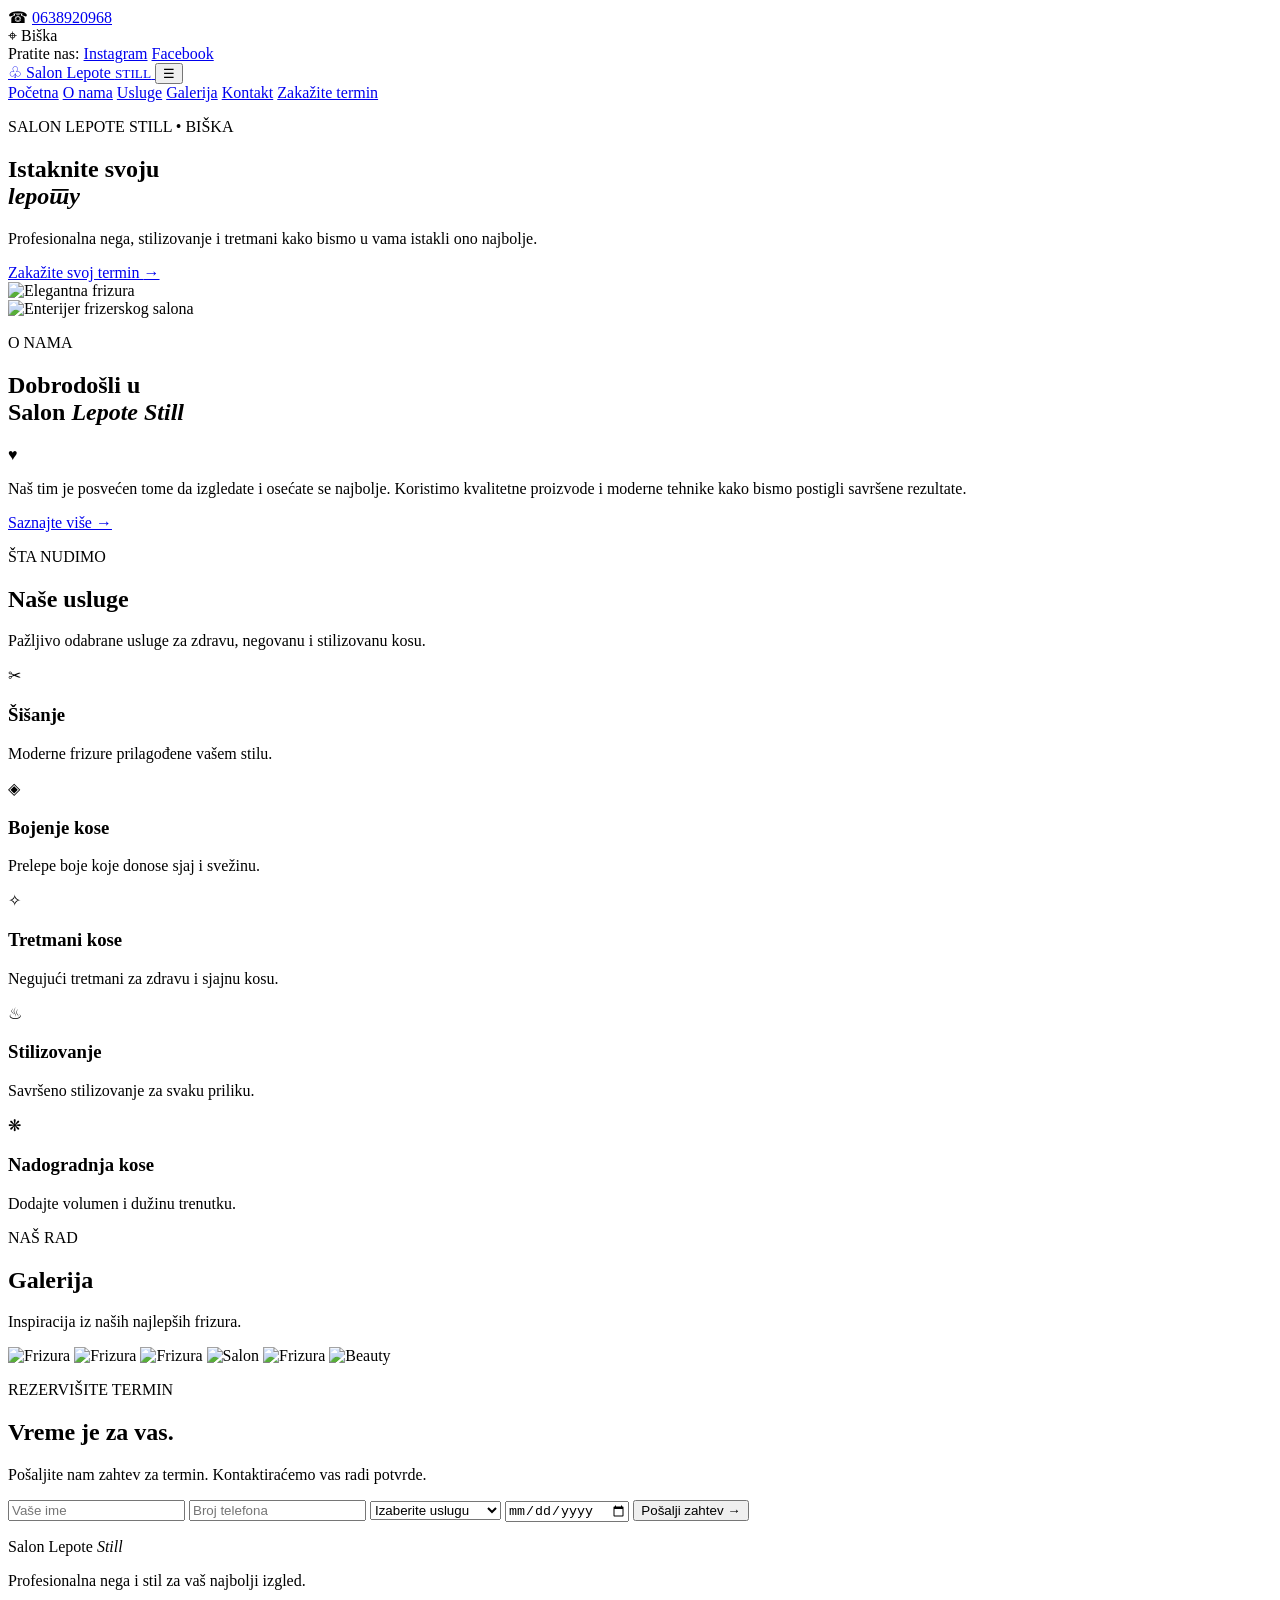
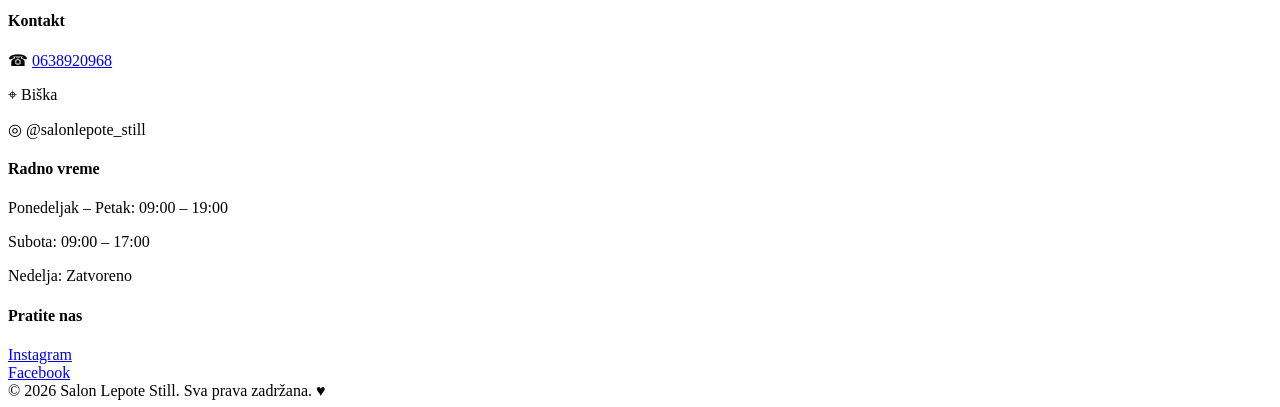
==== index.html @ 25549a83 "Add files via upload" ====
<!DOCTYPE html>
<html lang="sr">

<head>
  <meta charset="UTF-8">
  <meta name="viewport" content="width=device-width, initial-scale=1.0">
  <meta name="description"
    content="Salon Lepote Still – profesionalna nega, stilizovanje i tretmani kose u Bišci. Zakažite svoj termin.">
  <title>Salon Lepote Still | Biška</title>
  <link rel="preconnect" href="https://fonts.googleapis.com">
  <link rel="preconnect" href="https://fonts.gstatic.com" crossorigin>
  <link
    href="https://fonts.googleapis.com/css2?family=Cormorant+Garamond:wght@500;600;700&family=Montserrat:wght@400;500;600;700&display=swap"
    rel="stylesheet">
  <link rel="stylesheet" href="style.css">
</head>

<body>

  <header class="topbar">
    <div>☎ <a href="tel:0638920968">0638920968</a></div>
    <div>⌖ Biška</div>
    <div class="social-top">Pratite nas: <a href="https://instagram.com/salonlepote_still" target="_blank">Instagram</a>
      <a href="https://facebook.com/" target="_blank">Facebook</a></div>
  </header>

  <nav class="navbar">
    <a class="brand" href="#home">
      <span class="brand-mark">♧</span>
      <span>Salon Lepote <small>STILL</small></span>
    </a>
    <button class="menu-toggle" aria-label="Otvori meni">☰</button>
    <div class="nav-links">
      <a class="active" href="#home">Početna</a>
      <a href="#about">O nama</a>
      <a href="#services">Usluge</a>
      <a href="#gallery">Galerija</a>
      <a href="#contact">Kontakt</a>
      <a class="nav-btn" href="#booking">Zakažite termin</a>
    </div>
  </nav>

  <main>
    <section class="hero" id="home">
      <div class="hero-copy">
        <p class="eyebrow">SALON LEPOTE STILL • BIŠKA</p>
        <h1>Istaknite svoju<br><em>lepоту</em></h1>
        <p>Profesionalna nega, stilizovanje i tretmani kako bismo u vama istakli ono najbolje.</p>
        <a class="btn" href="#booking">Zakažite svoj termin <span>→</span></a>
      </div>
      <div class="hero-image">
        <img src="https://images.unsplash.com/photo-1522337360788-8b13dee7a37e?auto=format&fit=crop&w=1200&q=85"
          alt="Elegantna frizura">
      </div>
    </section>

    <section class="about section" id="about">
      <div class="about-image">
        <img src="https://images.unsplash.com/photo-1560066984-138dadb4c035?auto=format&fit=crop&w=1100&q=85"
          alt="Enterijer frizerskog salona">
      </div>
      <div class="about-copy">
        <p class="eyebrow">O NAMA</p>
        <h2>Dobrodošli u<br>Salon <em>Lepote Still</em></h2>
        <div class="line">♥</div>
        <p>Naš tim je posvećen tome da izgledate i osećate se najbolje. Koristimo kvalitetne proizvode i moderne tehnike
          kako bismo postigli savršene rezultate.</p>
        <a class="text-link" href="#services">Saznajte više →</a>
      </div>
    </section>

    <section class="services section" id="services">
      <div class="section-head">
        <p class="eyebrow">ŠTA NUDIMO</p>
        <h2>Naše usluge</h2>
        <p>Pažljivo odabrane usluge za zdravu, negovanu i stilizovanu kosu.</p>
      </div>
      <div class="service-grid">
        <article class="service-card"><span>✂</span>
          <h3>Šišanje</h3>
          <p>Moderne frizure prilagođene vašem stilu.</p>
        </article>
        <article class="service-card"><span>◈</span>
          <h3>Bojenje kose</h3>
          <p>Prelepe boje koje donose sjaj i svežinu.</p>
        </article>
        <article class="service-card"><span>✧</span>
          <h3>Tretmani kose</h3>
          <p>Negujući tretmani za zdravu i sjajnu kosu.</p>
        </article>
        <article class="service-card"><span>♨</span>
          <h3>Stilizovanje</h3>
          <p>Savršeno stilizovanje za svaku priliku.</p>
        </article>
        <article class="service-card"><span>❋</span>
          <h3>Nadogradnja kose</h3>
          <p>Dodajte volumen i dužinu trenutku.</p>
        </article>
      </div>
    </section>

    <section class="gallery section" id="gallery">
      <div class="section-head">
        <p class="eyebrow">NAŠ RAD</p>
        <h2>Galerija</h2>
        <p>Inspiracija iz naših najlepših frizura.</p>
      </div>
      <div class="gallery-grid">
        <img src="https://images.unsplash.com/photo-1519699047748-de8e457a634e?auto=format&fit=crop&w=900&q=85"
          alt="Frizura">
        <img src="https://images.unsplash.com/photo-1595476108010-b4d1f102b1b1?auto=format&fit=crop&w=900&q=85"
          alt="Frizura">
        <img src="https://images.unsplash.com/photo-1523263685509-57c1d050d19b?auto=format&fit=crop&w=900&q=85"
          alt="Frizura">
        <img src="https://images.unsplash.com/photo-1521590832167-7bcbfaa6381f?auto=format&fit=crop&w=900&q=85"
          alt="Salon">
        <img src="https://images.unsplash.com/photo-1534297635766-a262cdcb8ee4?auto=format&fit=crop&w=900&q=85"
          alt="Frizura">
        <img src="https://images.unsplash.com/photo-1487412720507-e7ab37603c6f?auto=format&fit=crop&w=900&q=85"
          alt="Beauty">
      </div>
    </section>

    <section class="booking section" id="booking">
      <div>
        <p class="eyebrow">REZERVIŠITE TERMIN</p>
        <h2>Vreme je za vas.</h2>
        <p>Pošaljite nam zahtev za termin. Kontaktiraćemo vas radi potvrde.</p>
      </div>
      <form id="bookingForm">
        <input type="text" id="name" placeholder="Vaše ime" required>
        <input type="tel" id="phone" placeholder="Broj telefona" required>
        <select id="service" required>
          <option value="">Izaberite uslugu</option>
          <option>Šišanje</option>
          <option>Bojenje kose</option>
          <option>Tretman kose</option>
          <option>Stilizovanje</option>
          <option>Nadogradnja kose</option>
        </select>
        <input type="date" id="date" required>
        <button class="btn" type="submit">Pošalji zahtev <span>→</span></button>
        <p id="formMessage" class="form-message"></p>
      </form>
    </section>
  </main>

  <footer id="contact">
    <div class="footer-grid">
      <div>
        <div class="footer-brand">Salon Lepote <em>Still</em></div>
        <p>Profesionalna nega i stil za vaš najbolji izgled.</p>
      </div>
      <div>
        <h4>Kontakt</h4>
        <p>☎ <a href="tel:0638920968">0638920968</a></p>
        <p>⌖ Biška</p>
        <p>◎ @salonlepote_still</p>
      </div>
      <div>
        <h4>Radno vreme</h4>
        <p>Ponedeljak – Petak: 09:00 – 19:00</p>
        <p>Subota: 09:00 – 17:00</p>
        <p>Nedelja: Zatvoreno</p>
      </div>
      <div>
        <h4>Pratite nas</h4><a href="https://instagram.com/salonlepote_still" target="_blank">Instagram</a><br><a
          href="https://facebook.com/" target="_blank">Facebook</a>
      </div>
    </div>
    <div class="copyright">© 2026 Salon Lepote Still. Sva prava zadržana. ♥</div>
  </footer>

  <script src="script.js"></script>
</body>

</html>
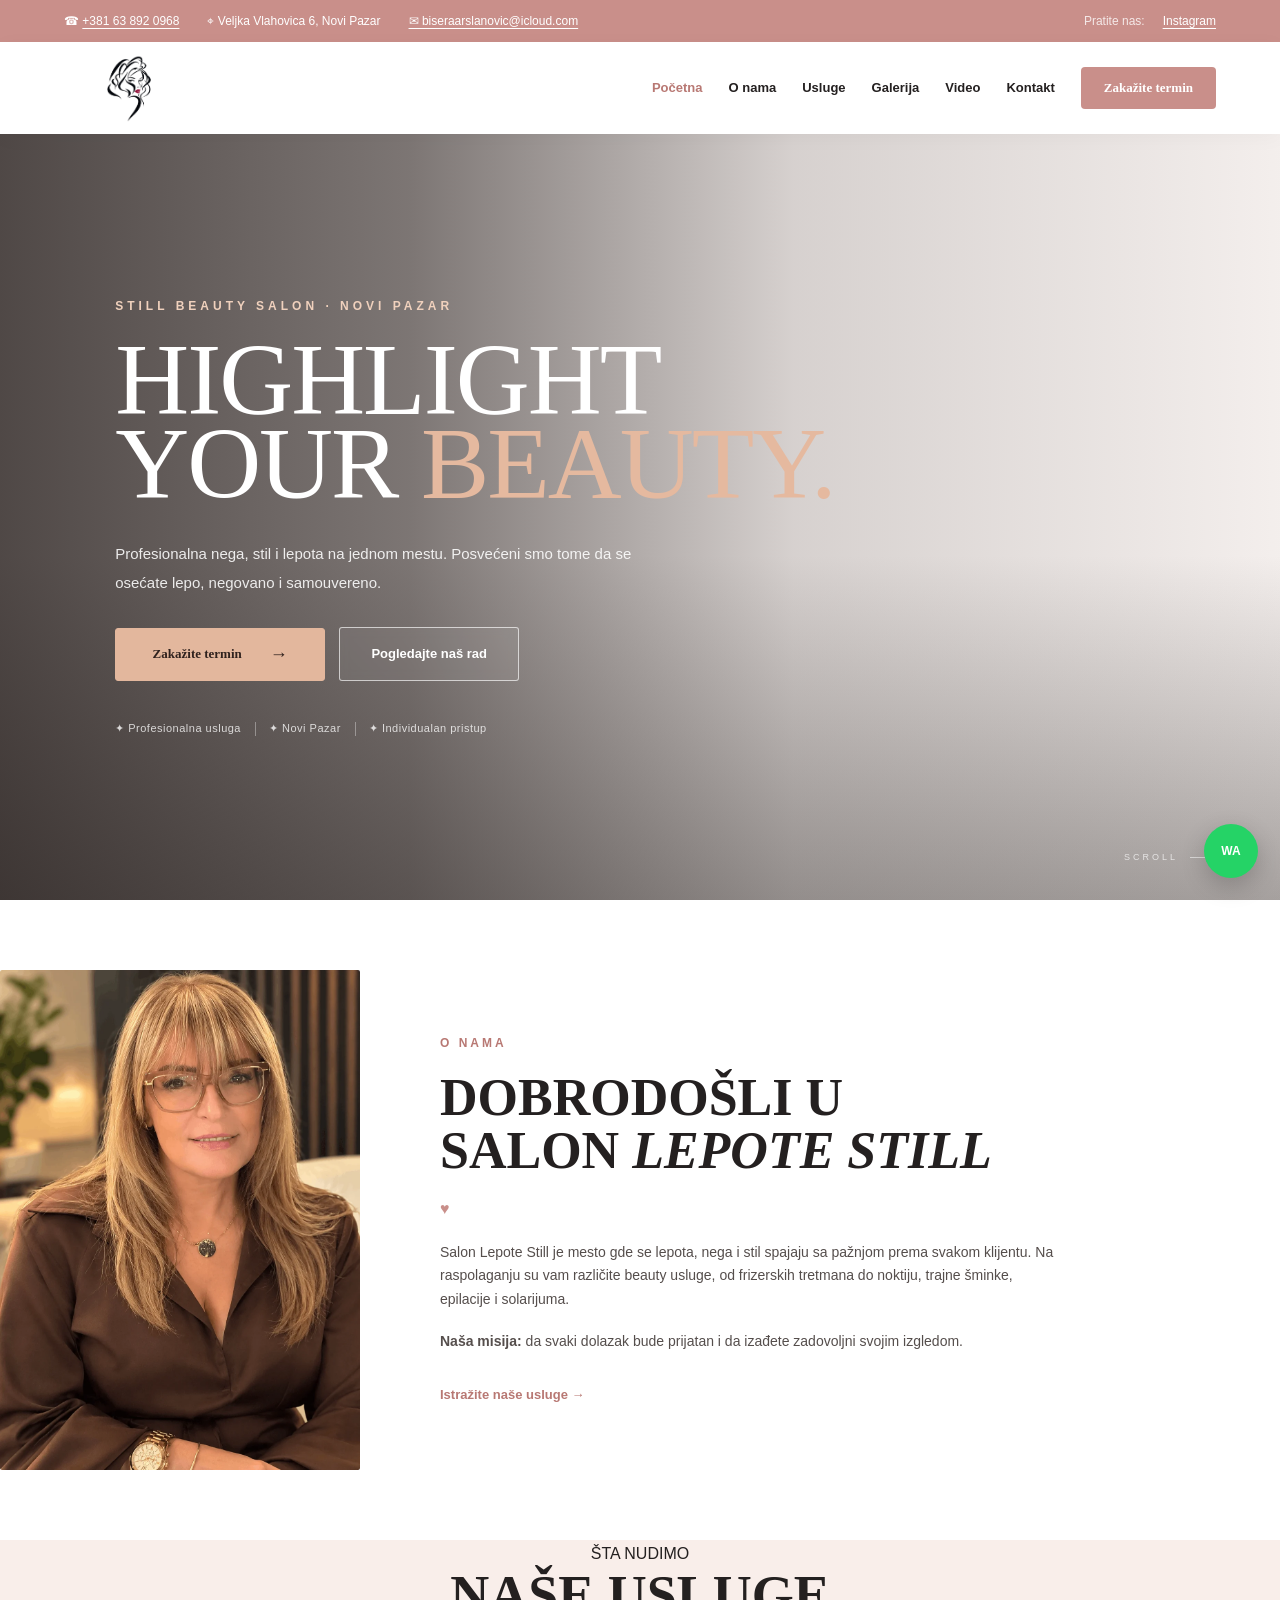
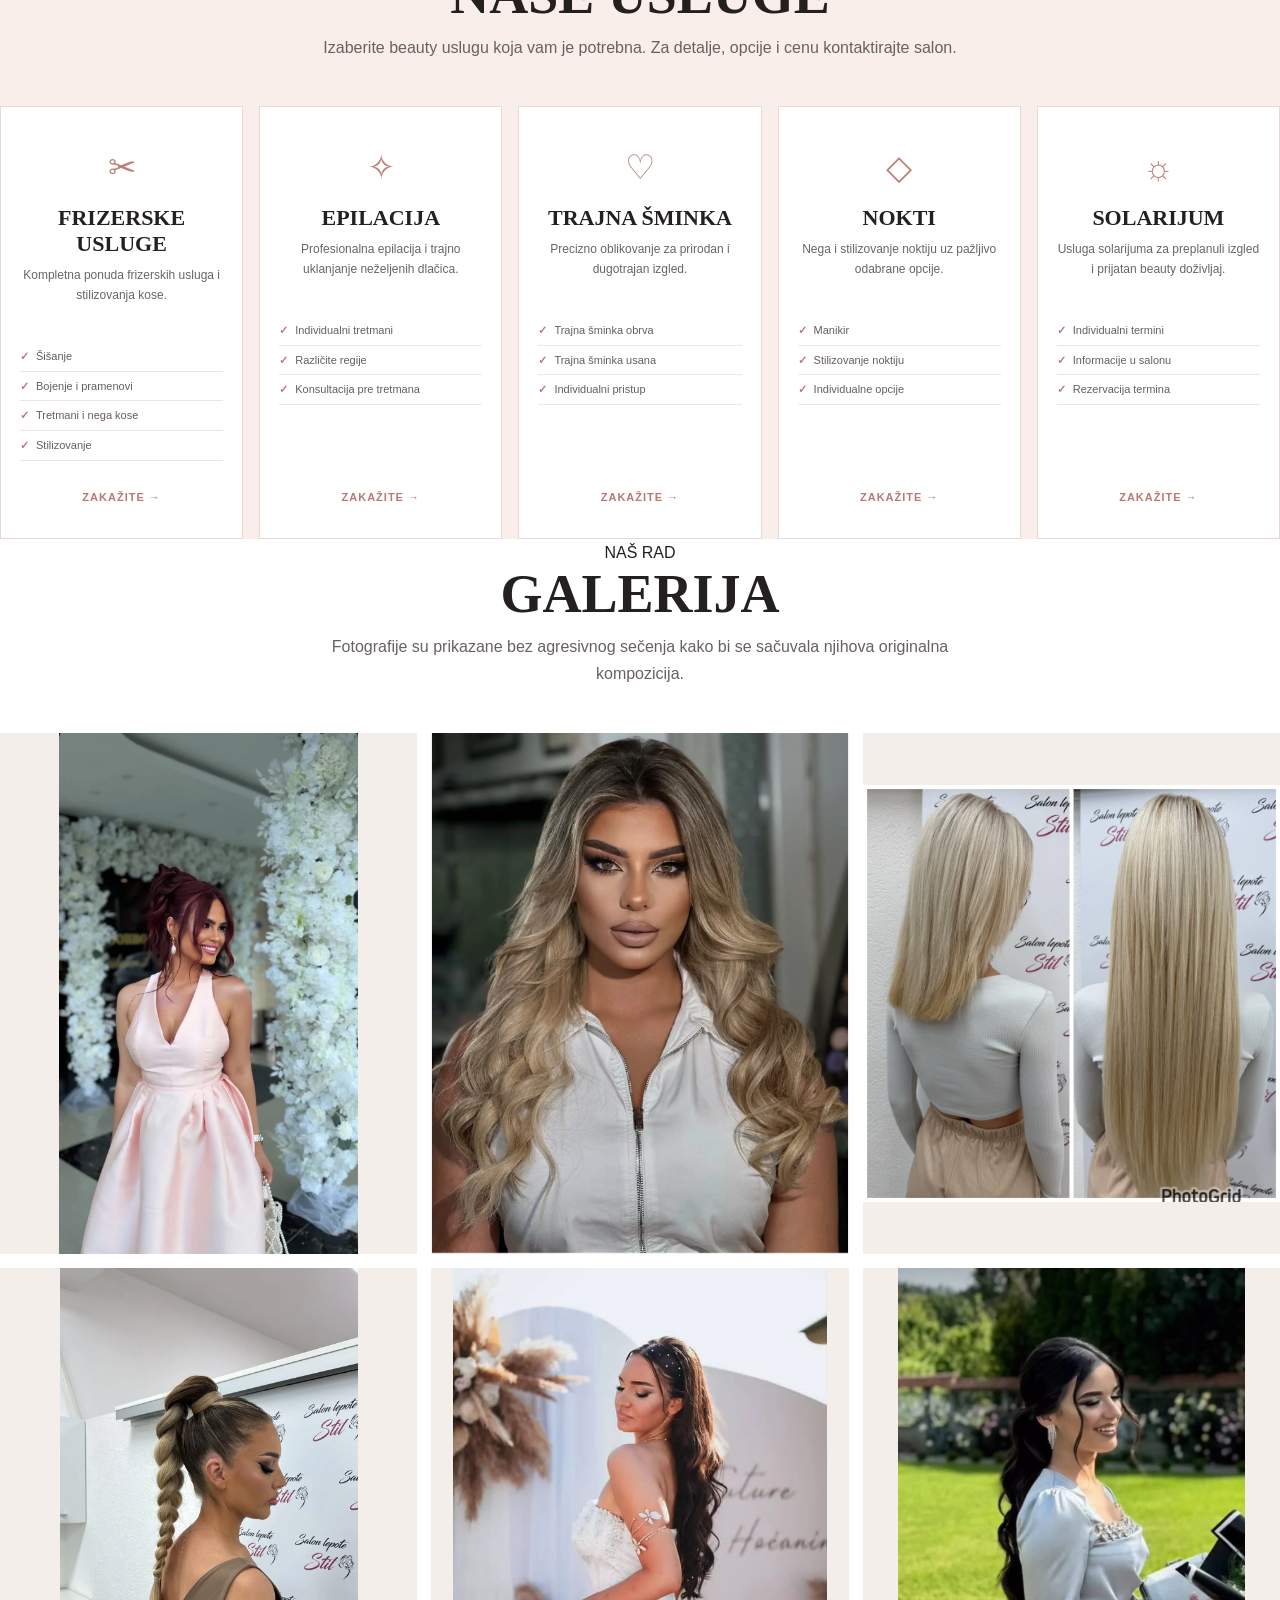
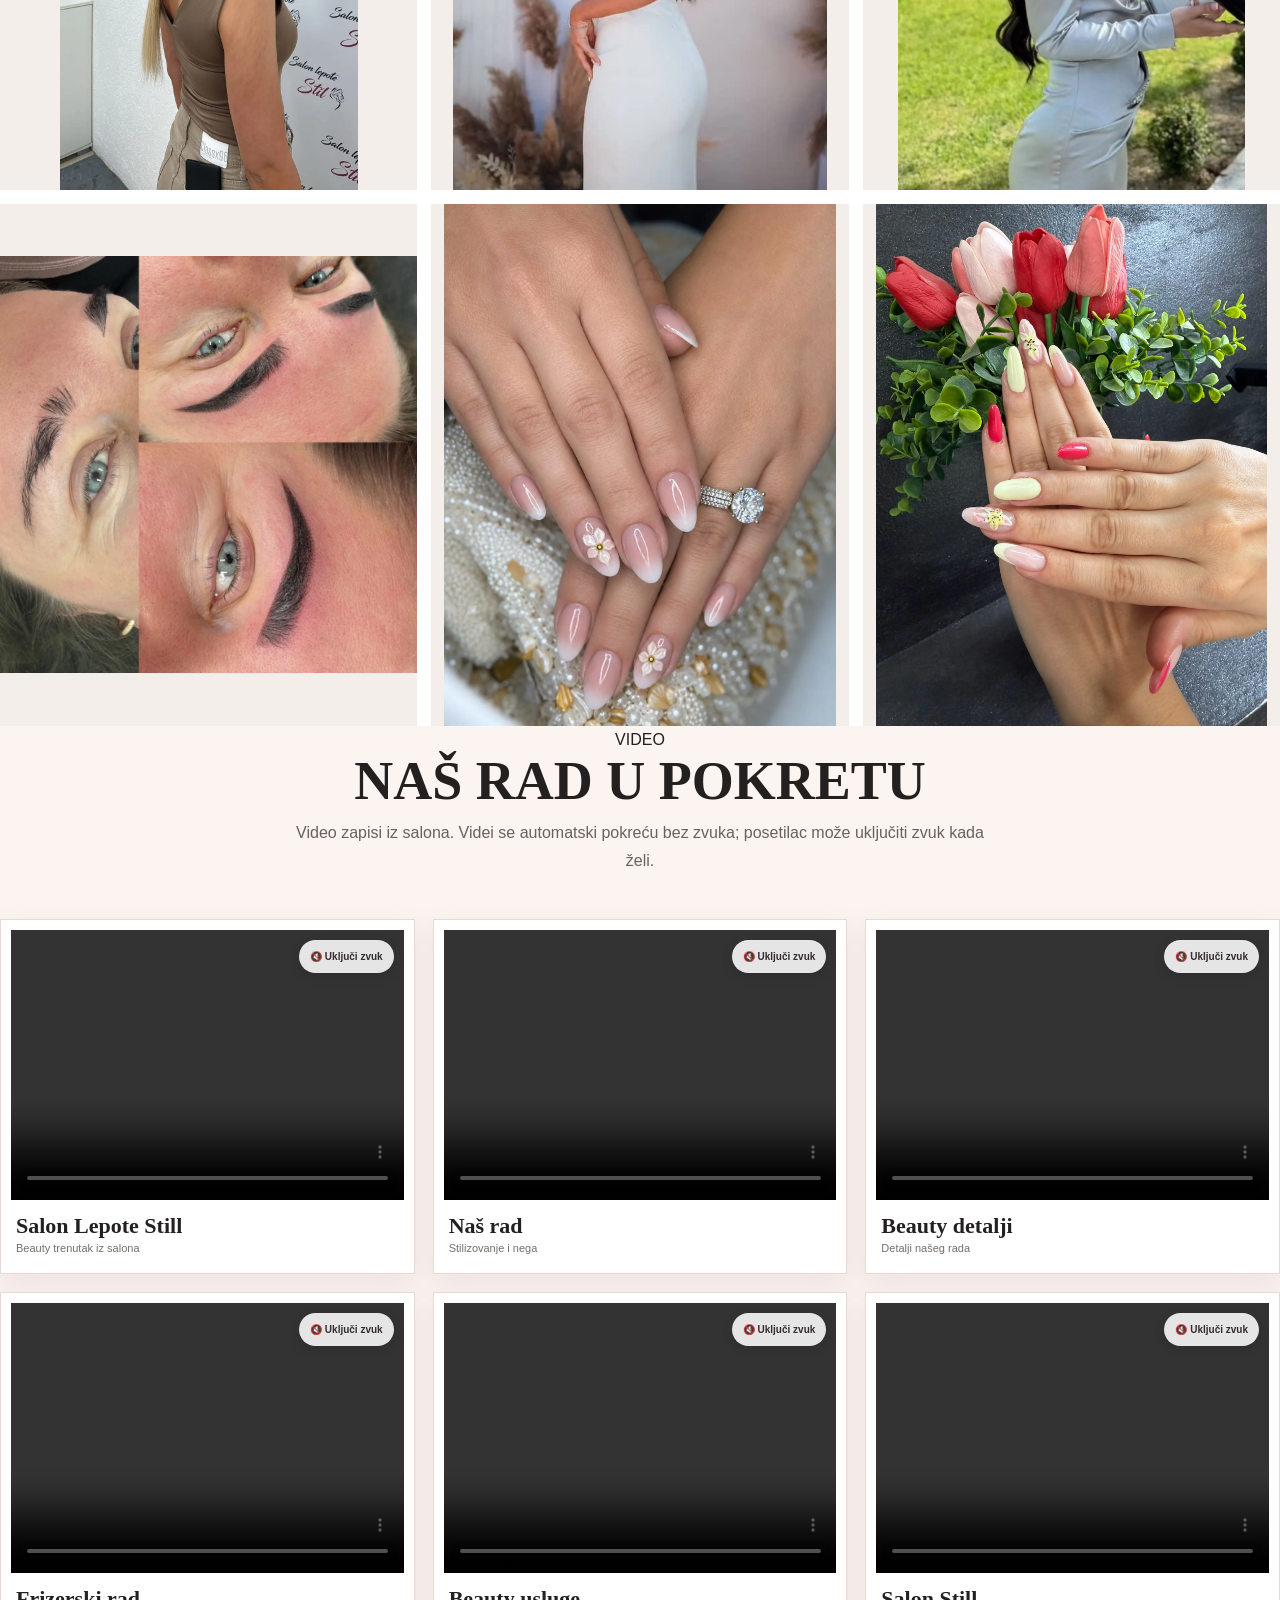
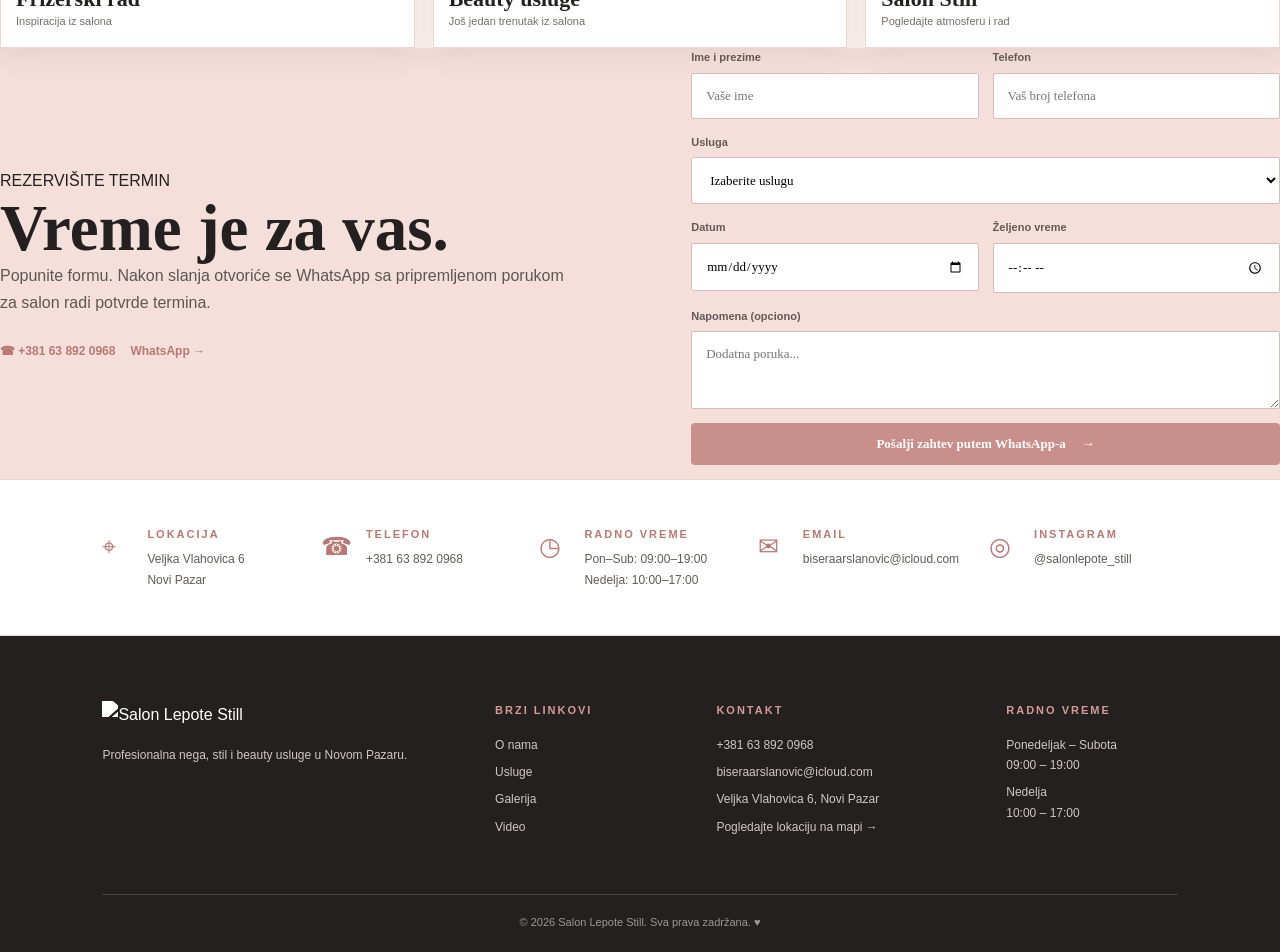
==== commit 00ce204d: "Add files via upload" ====
--- a/index.html
+++ b/index.html
@@ -5,36 +5,77 @@
   <meta charset="UTF-8">
   <meta name="viewport" content="width=device-width, initial-scale=1.0">
   <meta name="description"
-    content="Salon Lepote Still – profesionalna nega, stilizovanje i tretmani kose u Bišci. Zakažite svoj termin.">
-  <title>Salon Lepote Still | Biška</title>
+    content="Salon Lepote Still u Novom Pazaru – frizerske usluge, epilacija, trajna šminka, nokti i solarijum. Zakažite termin.">
+  <meta name="theme-color" content="#c98f8a">
+  <meta property="og:title" content="Salon Lepote Still | Novi Pazar">
+  <meta property="og:description" content="Lepota, nega i stil na jednom mestu. Novi Pazar.">
+  <meta property="og:type" content="website">
+  <title>Salon Lepote Still | Novi Pazar</title>
   <link rel="preconnect" href="https://fonts.googleapis.com">
   <link rel="preconnect" href="https://fonts.gstatic.com" crossorigin>
   <link
     href="https://fonts.googleapis.com/css2?family=Cormorant+Garamond:wght@500;600;700&family=Montserrat:wght@400;500;600;700&display=swap"
     rel="stylesheet">
   <link rel="stylesheet" href="style.css">
+  <link rel="icon" type="image/favicon.webp" href="images/favicon.webp">
+
+  <script type="application/ld+json">
+  {
+    "@context": "https://schema.org",
+    "@type": "BeautySalon",
+    "name": "Salon Lepote Still",
+    "email": "biseraarslanovic@icloud.com",
+    "telephone": "+381638920968",
+    "address": {
+      "@type": "PostalAddress",
+      "streetAddress": "Veljka Vlahovica 6",
+      "addressLocality": "Novi Pazar",
+      "addressCountry": "RS"
+    },
+    "openingHoursSpecification": [
+      {
+        "@type": "OpeningHoursSpecification",
+        "dayOfWeek": ["Monday","Tuesday","Wednesday","Thursday","Friday","Saturday"],
+        "opens": "09:00",
+        "closes": "19:00"
+      },
+      {
+        "@type": "OpeningHoursSpecification",
+        "dayOfWeek": "Sunday",
+        "opens": "10:00",
+        "closes": "17:00"
+      }
+    ],
+    "sameAs": ["https://instagram.com/salonlepote_still"],
+    "areaServed": "Novi Pazar"
+  }
+  </script>
 </head>
 
 <body>
 
   <header class="topbar">
-    <div>☎ <a href="tel:0638920968">0638920968</a></div>
-    <div>⌖ Biška</div>
-    <div class="social-top">Pratite nas: <a href="https://instagram.com/salonlepote_still" target="_blank">Instagram</a>
-      <a href="https://facebook.com/" target="_blank">Facebook</a></div>
+    <div>☎ <a href="tel:+381638920968">+381 63 892 0968</a></div>
+    <div>⌖ Veljka Vlahovica 6, Novi Pazar</div>
+    <div><a href="mailto:biseraarslanovic@icloud.com">✉ biseraarslanovic@icloud.com</a></div>
+    <div class="social-top">
+      <span>Pratite nas:</span>
+      <a href="https://instagram.com/salonlepote_still" target="_blank" rel="noopener noreferrer">Instagram</a>
+    </div>
   </header>
 
-  <nav class="navbar">
-    <a class="brand" href="#home">
-      <span class="brand-mark">♧</span>
-      <span>Salon Lepote <small>STILL</small></span>
+  <nav class="navbar" aria-label="Glavna navigacija">
+    <a class="brand" href="#home" aria-label="Salon Lepote Still – Početna">
+      <img src="images/logo.webp" alt="Salon Lepote Still">
     </a>
-    <button class="menu-toggle" aria-label="Otvori meni">☰</button>
-    <div class="nav-links">
+    <button class="menu-toggle" type="button" aria-label="Otvori meni" aria-expanded="false"
+      aria-controls="navLinks">☰</button>
+    <div class="nav-links" id="navLinks">
       <a class="active" href="#home">Početna</a>
       <a href="#about">O nama</a>
       <a href="#services">Usluge</a>
       <a href="#gallery">Galerija</a>
+      <a href="#videos">Video</a>
       <a href="#contact">Kontakt</a>
       <a class="nav-btn" href="#booking">Zakažite termin</a>
     </div>
@@ -42,59 +83,151 @@
 
   <main>
     <section class="hero" id="home">
-      <div class="hero-copy">
-        <p class="eyebrow">SALON LEPOTE STILL • BIŠKA</p>
-        <h1>Istaknite svoju<br><em>lepоту</em></h1>
-        <p>Profesionalna nega, stilizovanje i tretmani kako bismo u vama istakli ono najbolje.</p>
-        <a class="btn" href="#booking">Zakažite svoj termin <span>→</span></a>
-      </div>
-      <div class="hero-image">
-        <img src="https://images.unsplash.com/photo-1522337360788-8b13dee7a37e?auto=format&fit=crop&w=1200&q=85"
-          alt="Elegantna frizura">
-      </div>
+
+      <div class="hero-overlay"></div>
+
+      <div class="hero-content">
+
+        <p class="hero-eyebrow">
+          STILL BEAUTY SALON · NOVI PAZAR
+        </p>
+
+        <h1>
+          HIGHLIGHT<br>
+          YOUR <em>BEAUTY.</em>
+        </h1>
+
+        <p class="hero-description">
+          Profesionalna nega, stil i lepota na jednom mestu.
+          Posvećeni smo tome da se osećate lepo,
+          negovano i samouvereno.
+        </p>
+
+        <div class="hero-actions">
+          <a href="#booking" class="btn">
+            Zakažite termin <span>→</span>
+          </a>
+
+          <a href="#gallery" class="outline-btn">
+            Pogledajte naš rad
+          </a>
+        </div>
+
+        <div class="hero-info">
+          <span>✦ Profesionalna usluga</span>
+          <span>✦ Novi Pazar</span>
+          <span>✦ Individualan pristup</span>
+        </div>
+
+      </div>
+
+      <div class="hero-scroll">
+        <span>SCROLL</span>
+        <i></i>
+      </div>
+
     </section>
 
     <section class="about section" id="about">
+
       <div class="about-image">
-        <img src="https://images.unsplash.com/photo-1560066984-138dadb4c035?auto=format&fit=crop&w=1100&q=85"
-          alt="Enterijer frizerskog salona">
-      </div>
+        <img src="images/about.webp" alt="Salon Lepote Still Novi Pazar">
+      </div>
+
       <div class="about-copy">
+
         <p class="eyebrow">O NAMA</p>
-        <h2>Dobrodošli u<br>Salon <em>Lepote Still</em></h2>
+
+        <h2>
+          Dobrodošli u<br>
+          Salon <em>Lepote Still</em>
+        </h2>
+
         <div class="line">♥</div>
-        <p>Naš tim je posvećen tome da izgledate i osećate se najbolje. Koristimo kvalitetne proizvode i moderne tehnike
-          kako bismo postigli savršene rezultate.</p>
-        <a class="text-link" href="#services">Saznajte više →</a>
-      </div>
+
+        <p>
+          Salon Lepote Still je mesto gde se lepota, nega i stil
+          spajaju sa pažnjom prema svakom klijentu. Na raspolaganju
+          su vam različite beauty usluge, od frizerskih tretmana
+          do noktiju, trajne šminke, epilacije i solarijuma.
+        </p>
+
+        <p class="owner-note">
+          <strong>Naša misija:</strong>
+          da svaki dolazak bude prijatan i da izađete zadovoljni
+          svojim izgledom.
+        </p>
+
+        <a class="text-link" href="#services">
+          Istražite naše usluge →
+        </a>
+
+      </div>
+
     </section>
 
     <section class="services section" id="services">
       <div class="section-head">
         <p class="eyebrow">ŠTA NUDIMO</p>
         <h2>Naše usluge</h2>
-        <p>Pažljivo odabrane usluge za zdravu, negovanu i stilizovanu kosu.</p>
+        <p>Izaberite beauty uslugu koja vam je potrebna. Za detalje, opcije i cenu kontaktirajte salon.</p>
       </div>
       <div class="service-grid">
-        <article class="service-card"><span>✂</span>
-          <h3>Šišanje</h3>
-          <p>Moderne frizure prilagođene vašem stilu.</p>
-        </article>
-        <article class="service-card"><span>◈</span>
-          <h3>Bojenje kose</h3>
-          <p>Prelepe boje koje donose sjaj i svežinu.</p>
-        </article>
-        <article class="service-card"><span>✧</span>
-          <h3>Tretmani kose</h3>
-          <p>Negujući tretmani za zdravu i sjajnu kosu.</p>
-        </article>
-        <article class="service-card"><span>♨</span>
-          <h3>Stilizovanje</h3>
-          <p>Savršeno stilizovanje za svaku priliku.</p>
-        </article>
-        <article class="service-card"><span>❋</span>
-          <h3>Nadogradnja kose</h3>
-          <p>Dodajte volumen i dužinu trenutku.</p>
+        <article class="service-card">
+          <span>✂</span>
+          <h3>Frizerske usluge</h3>
+          <p>Kompletna ponuda frizerskih usluga i stilizovanja kose.</p>
+          <ul>
+            <li>Šišanje</li>
+            <li>Bojenje i pramenovi</li>
+            <li>Tretmani i nega kose</li>
+            <li>Stilizovanje</li>
+          </ul>
+          <a href="#booking">Zakažite →</a>
+        </article>
+        <article class="service-card">
+          <span>✧</span>
+          <h3>Epilacija</h3>
+          <p>Profesionalna epilacija i trajno uklanjanje neželjenih dlačica.</p>
+          <ul>
+            <li>Individualni tretmani</li>
+            <li>Različite regije</li>
+            <li>Konsultacija pre tretmana</li>
+          </ul>
+          <a href="#booking">Zakažite →</a>
+        </article>
+        <article class="service-card">
+          <span>♡</span>
+          <h3>Trajna šminka</h3>
+          <p>Precizno oblikovanje za prirodan i dugotrajan izgled.</p>
+          <ul>
+            <li>Trajna šminka obrva</li>
+            <li>Trajna šminka usana</li>
+            <li>Individualni pristup</li>
+          </ul>
+          <a href="#booking">Zakažite →</a>
+        </article>
+        <article class="service-card">
+          <span>◇</span>
+          <h3>Nokti</h3>
+          <p>Nega i stilizovanje noktiju uz pažljivo odabrane opcije.</p>
+          <ul>
+            <li>Manikir</li>
+            <li>Stilizovanje noktiju</li>
+            <li>Individualne opcije</li>
+          </ul>
+          <a href="#booking">Zakažite →</a>
+        </article>
+        <article class="service-card">
+          <span>☼</span>
+          <h3>Solarijum</h3>
+          <p>Usluga solarijuma za preplanuli izgled i prijatan beauty doživljaj.</p>
+          <ul>
+            <li>Individualni termini</li>
+            <li>Informacije u salonu</li>
+            <li>Rezervacija termina</li>
+          </ul>
+          <a href="#booking">Zakažite →</a>
         </article>
       </div>
     </section>
@@ -103,74 +236,165 @@
       <div class="section-head">
         <p class="eyebrow">NAŠ RAD</p>
         <h2>Galerija</h2>
-        <p>Inspiracija iz naših najlepših frizura.</p>
+        <p>Fotografije su prikazane bez agresivnog sečenja kako bi se sačuvala njihova originalna kompozicija.</p>
       </div>
       <div class="gallery-grid">
-        <img src="https://images.unsplash.com/photo-1519699047748-de8e457a634e?auto=format&fit=crop&w=900&q=85"
-          alt="Frizura">
-        <img src="https://images.unsplash.com/photo-1595476108010-b4d1f102b1b1?auto=format&fit=crop&w=900&q=85"
-          alt="Frizura">
-        <img src="https://images.unsplash.com/photo-1523263685509-57c1d050d19b?auto=format&fit=crop&w=900&q=85"
-          alt="Frizura">
-        <img src="https://images.unsplash.com/photo-1521590832167-7bcbfaa6381f?auto=format&fit=crop&w=900&q=85"
-          alt="Salon">
-        <img src="https://images.unsplash.com/photo-1534297635766-a262cdcb8ee4?auto=format&fit=crop&w=900&q=85"
-          alt="Frizura">
-        <img src="https://images.unsplash.com/photo-1487412720507-e7ab37603c6f?auto=format&fit=crop&w=900&q=85"
-          alt="Beauty">
+        <button class="gallery-item" type="button" data-full="images/gallery-1.webp"><img src="images/gallery-1.webp"
+            alt="Rad salona – frizura" loading="lazy"></button>
+        <button class="gallery-item" type="button" data-full="images/gallery-2.webp"><img src="images/gallery-2.webp"
+            alt="Rad salona – stilizovanje" loading="lazy"></button>
+        <button class="gallery-item" type="button" data-full="images/gallery-3.webp"><img src="images/gallery-3.webp"
+            alt="Rad salona – kosa" loading="lazy"></button>
+        <button class="gallery-item" type="button" data-full="images/gallery-4.webp"><img src="images/gallery-4.webp"
+            alt="Rad salona – frizura" loading="lazy"></button>
+        <button class="gallery-item" type="button" data-full="images/gallery-5.webp"><img src="images/gallery-5.webp"
+            alt="Rad salona – stilizovanje" loading="lazy"></button>
+        <button class="gallery-item" type="button" data-full="images/gallery-6.webp"><img src="images/gallery-6.webp"
+            alt="Beauty rad" loading="lazy"></button>
+        <button class="gallery-item" type="button" data-full="images/gallery-7.webp"><img src="images/gallery-7.webp"
+            alt="Trajna šminka" loading="lazy"></button>
+        <button class="gallery-item" type="button" data-full="images/gallery-8.webp"><img src="images/gallery-8.webp"
+            alt="Nokti" loading="lazy"></button>
+        <button class="gallery-item" type="button" data-full="images/gallery-9.webp"><img src="images/gallery-9.webp"
+            alt="Nokti i beauty rad" loading="lazy"></button>
+      </div>
+    </section>
+
+    <section class="videos section" id="videos">
+      <div class="section-head">
+        <p class="eyebrow">VIDEO</p>
+        <h2>Naš rad u pokretu</h2>
+        <p>Video zapisi iz salona. Videi se automatski pokreću bez zvuka; posetilac može uključiti zvuk kada želi.</p>
+      </div>
+      <div class="video-grid">
+        <article class="video-card">
+          <div class="video-wrap"><video src="videos/1.mp4" muted autoplay loop playsinline preload="metadata"
+              controls></video><button class="sound-toggle" type="button">🔇 Uključi zvuk</button></div>
+          <h3>Salon Lepote Still</h3>
+          <p>Beauty trenutak iz salona</p>
+        </article>
+        <article class="video-card">
+          <div class="video-wrap"><video src="videos/2.mp4" muted autoplay loop playsinline preload="metadata"
+              controls></video><button class="sound-toggle" type="button">🔇 Uključi zvuk</button></div>
+          <h3>Naš rad</h3>
+          <p>Stilizovanje i nega</p>
+        </article>
+        <article class="video-card">
+          <div class="video-wrap"><video src="videos/3.mp4" muted autoplay loop playsinline preload="metadata"
+              controls></video><button class="sound-toggle" type="button">🔇 Uključi zvuk</button></div>
+          <h3>Beauty detalji</h3>
+          <p>Detalji našeg rada</p>
+        </article>
+        <article class="video-card">
+          <div class="video-wrap"><video src="videos/4.mp4" muted autoplay loop playsinline preload="metadata"
+              controls></video><button class="sound-toggle" type="button">🔇 Uključi zvuk</button></div>
+          <h3>Frizerski rad</h3>
+          <p>Inspiracija iz salona</p>
+        </article>
+        <article class="video-card">
+          <div class="video-wrap"><video src="videos/5.mp4" muted autoplay loop playsinline preload="metadata"
+              controls></video><button class="sound-toggle" type="button">🔇 Uključi zvuk</button></div>
+          <h3>Beauty usluge</h3>
+          <p>Još jedan trenutak iz salona</p>
+        </article>
+        <article class="video-card">
+          <div class="video-wrap"><video src="videos/6.mp4" muted autoplay loop playsinline preload="metadata"
+              controls></video><button class="sound-toggle" type="button">🔇 Uključi zvuk</button></div>
+          <h3>Salon Still</h3>
+          <p>Pogledajte atmosferu i rad</p>
+        </article>
       </div>
     </section>
 
     <section class="booking section" id="booking">
-      <div>
+      <div class="booking-copy">
         <p class="eyebrow">REZERVIŠITE TERMIN</p>
         <h2>Vreme je za vas.</h2>
-        <p>Pošaljite nam zahtev za termin. Kontaktiraćemo vas radi potvrde.</p>
+        <p>Popunite formu. Nakon slanja otvoriće se WhatsApp sa pripremljenom porukom za salon radi potvrde termina.</p>
+        <div class="contact-mini">
+          <a href="tel:+381638920968">☎ +381 63 892 0968</a>
+          <a href="https://wa.me/381638920968" target="_blank" rel="noopener noreferrer">WhatsApp →</a>
+        </div>
       </div>
       <form id="bookingForm">
-        <input type="text" id="name" placeholder="Vaše ime" required>
-        <input type="tel" id="phone" placeholder="Broj telefona" required>
-        <select id="service" required>
-          <option value="">Izaberite uslugu</option>
-          <option>Šišanje</option>
-          <option>Bojenje kose</option>
-          <option>Tretman kose</option>
-          <option>Stilizovanje</option>
-          <option>Nadogradnja kose</option>
-        </select>
-        <input type="date" id="date" required>
-        <button class="btn" type="submit">Pošalji zahtev <span>→</span></button>
-        <p id="formMessage" class="form-message"></p>
+        <label>Ime i prezime<input type="text" id="name" placeholder="Vaše ime" autocomplete="name" required></label>
+        <label>Telefon<input type="tel" id="phone" placeholder="Vaš broj telefona" autocomplete="tel" required></label>
+        <label class="full">Usluga
+          <select id="service" required>
+            <option value="">Izaberite uslugu</option>
+            <option>Frizerske usluge</option>
+            <option>Epilacija</option>
+            <option>Trajna šminka – obrve</option>
+            <option>Trajna šminka – usne</option>
+            <option>Nokti</option>
+            <option>Solarijum</option>
+          </select>
+        </label>
+        <label>Datum<input type="date" id="date" required></label>
+        <label>Željeno vreme<input type="time" id="time" required></label>
+        <label class="full">Napomena (opciono)<textarea id="note" rows="3"
+            placeholder="Dodatna poruka..."></textarea></label>
+        <button class="btn full" type="submit">Pošalji zahtev putem WhatsApp-a <span>→</span></button>
+        <p id="formMessage" class="form-message full" role="status"></p>
       </form>
     </section>
+
+    <section class="contact-strip" id="contact">
+      <div><span>⌖</span><strong>Lokacija</strong>
+        <p>Veljka Vlahovica 6<br>Novi Pazar</p>
+      </div>
+      <div><span>☎</span><strong>Telefon</strong>
+        <p><a href="tel:+381638920968">+381 63 892 0968</a></p>
+      </div>
+      <div><span>◷</span><strong>Radno vreme</strong>
+        <p>Pon–Sub: 09:00–19:00<br>Nedelja: 10:00–17:00</p>
+      </div>
+      <div><span>✉</span><strong>Email</strong>
+        <p><a href="mailto:biseraarslanovic@icloud.com">biseraarslanovic@icloud.com</a></p>
+      </div>
+      <div><span>◎</span><strong>Instagram</strong>
+        <p><a href="https://instagram.com/salonlepote_still" target="_blank"
+            rel="noopener noreferrer">@salonlepote_still</a></p>
+      </div>
+    </section>
   </main>
 
-  <footer id="contact">
+  <footer>
     <div class="footer-grid">
       <div>
-        <div class="footer-brand">Salon Lepote <em>Still</em></div>
-        <p>Profesionalna nega i stil za vaš najbolji izgled.</p>
+        <img class="footer-logo" src="images/logo.png" alt="Salon Lepote Still">
+        <p>Profesionalna nega, stil i beauty usluge u Novom Pazaru.</p>
+      </div>
+      <div>
+        <h4>Brzi linkovi</h4>
+        <a href="#about">O nama</a><a href="#services">Usluge</a><a href="#gallery">Galerija</a><a
+          href="#videos">Video</a>
       </div>
       <div>
         <h4>Kontakt</h4>
-        <p>☎ <a href="tel:0638920968">0638920968</a></p>
-        <p>⌖ Biška</p>
-        <p>◎ @salonlepote_still</p>
+        <p><a href="tel:+381638920968">+381 63 892 0968</a></p>
+        <p><a href="mailto:biseraarslanovic@icloud.com">biseraarslanovic@icloud.com</a></p>
+        <p>Veljka Vlahovica 6, Novi Pazar</p>
+        <a class="map-link" href="https://www.google.com/maps/search/?api=1&query=Veljka+Vlahovica+6+Novi+Pazar"
+          target="_blank" rel="noopener noreferrer">Pogledajte lokaciju na mapi →</a>
       </div>
       <div>
         <h4>Radno vreme</h4>
-        <p>Ponedeljak – Petak: 09:00 – 19:00</p>
-        <p>Subota: 09:00 – 17:00</p>
-        <p>Nedelja: Zatvoreno</p>
-      </div>
-      <div>
-        <h4>Pratite nas</h4><a href="https://instagram.com/salonlepote_still" target="_blank">Instagram</a><br><a
-          href="https://facebook.com/" target="_blank">Facebook</a>
+        <p>Ponedeljak – Subota<br>09:00 – 19:00</p>
+        <p>Nedelja<br>10:00 – 17:00</p>
       </div>
     </div>
     <div class="copyright">© 2026 Salon Lepote Still. Sva prava zadržana. ♥</div>
   </footer>
 
+  <div class="lightbox" id="lightbox" aria-hidden="true">
+    <button class="lightbox-close" type="button" aria-label="Zatvori">×</button>
+    <img id="lightboxImage" src="" alt="">
+  </div>
+  <a class="floating-whatsapp" href="https://wa.me/381638920968" target="_blank" rel="noopener noreferrer"
+    aria-label="Kontaktirajte salon na WhatsApp">WA</a>
+  <button class="back-top" id="backTop" type="button" aria-label="Nazad na vrh">↑</button>
+
   <script src="script.js"></script>
 </body>
 
--- a/style.css
+++ b/style.css
@@ -0,0 +1,1561 @@
+* {
+    box-sizing: border-box;
+    margin: 0;
+    padding: 0
+}
+
+:root {
+    --rose: #c98f8a;
+    --rose-dark: #b87873;
+    --soft: #f9eeea;
+    --cream: #fffaf8;
+    --ink: #242020;
+    --muted: #68615f;
+    --line: #ead8d3
+}
+
+html {
+    scroll-behavior: smooth;
+    scroll-padding-top: 95px
+}
+
+body {
+    font-family: Montserrat, sans-serif;
+    color: var(--ink);
+    background: var(--cream);
+    line-height: 1.7
+}
+
+body.no-scroll {
+    overflow: hidden
+}
+
+a {
+    text-decoration: none;
+    color: inherit
+}
+
+img {
+    max-width: 100%
+}
+
+button,
+input,
+select,
+textarea {
+    font: inherit
+}
+
+.topbar {
+    min-height: 42px;
+    background: var(--rose);
+    color: #fff;
+    display: flex;
+    align-items: center;
+    gap: 28px;
+    padding: 8px 5%;
+    font-size: 12px
+}
+
+.topbar a {
+    text-decoration: underline;
+    text-underline-offset: 3px
+}
+
+.social-top {
+    margin-left: auto;
+    display: flex;
+    gap: 18px
+}
+
+.social-top span {
+    opacity: .8
+}
+
+.navbar {
+    height: 92px;
+    background: #fff;
+    display: flex;
+    align-items: center;
+    justify-content: space-between;
+    padding: 0 5%;
+    position: sticky;
+    top: 0;
+    z-index: 50;
+    box-shadow: 0 4px 20px #00000008
+}
+
+.brand {
+    display: flex;
+    align-items: center;
+    height: 68px
+}
+
+.brand img {
+    width: 128px;
+    height: 68px;
+    object-fit: contain;
+    display: block
+}
+
+.nav-links {
+    display: flex;
+    align-items: center;
+    gap: 26px;
+    font-size: 13px;
+    font-weight: 600
+}
+
+.nav-links a:hover,
+.nav-links .active {
+    color: var(--rose-dark)
+}
+
+.nav-btn,
+.btn {
+    background: var(--rose);
+    color: #fff;
+    padding: 13px 23px;
+    border-radius: 4px;
+    display: inline-flex;
+    align-items: center;
+    justify-content: center;
+    gap: 16px;
+    border: 0;
+    cursor: pointer;
+    font: 600 13px Montserrat;
+    transition: .25s
+}
+
+.nav-btn:hover,
+.btn:hover {
+    background: var(--rose-dark);
+    transform: translateY(-2px)
+}
+
+.outline-btn {
+    border: 1px solid #cda7a2;
+    padding: 12px 21px;
+    border-radius: 4px;
+    font-size: 12px;
+    font-weight: 600;
+    transition: .25s
+}
+
+.outline-btn:hover {
+    background: #fff
+}
+
+.menu-toggle {
+    display: none;
+    background: none;
+    border: 0;
+    font-size: 26px;
+    cursor: pointer
+}
+
+/* =========================================
+   PREMIUM FULL SCREEN HERO
+========================================= */
+
+.hero {
+    position: relative;
+    min-height: calc(100vh - 134px);
+    height: calc(100vh - 134px);
+    max-height: 900px;
+
+    display: flex;
+    align-items: center;
+
+    background-image: url("images/hero-bg.jpg");
+    background-size: cover;
+    background-position: center;
+    background-repeat: no-repeat;
+
+    overflow: hidden;
+    isolation: isolate;
+}
+
+/* Dark luxury gradient over wallpaper */
+
+.hero-overlay {
+    position: absolute;
+    inset: 0;
+    z-index: -1;
+
+    background:
+        linear-gradient(90deg,
+            rgba(30, 22, 20, 0.78) 0%,
+            rgba(30, 22, 20, 0.58) 32%,
+            rgba(30, 22, 20, 0.18) 62%,
+            rgba(30, 22, 20, 0.05) 100%),
+        linear-gradient(0deg,
+            rgba(20, 15, 13, 0.35),
+            transparent 45%);
+}
+
+/* Content */
+
+.hero-content {
+    width: min(760px, 90%);
+    margin-left: 9%;
+    color: #fff;
+
+    position: relative;
+    z-index: 2;
+
+    padding: 30px 0;
+}
+
+.hero-eyebrow {
+    margin: 0 0 22px;
+
+    font-size: 12px;
+    font-weight: 700;
+    letter-spacing: 4px;
+    text-transform: uppercase;
+
+    color: #f0d1bd;
+}
+
+.hero h1 {
+    margin: 0;
+
+    font-family: "Cormorant Garamond", serif;
+    font-size: clamp(65px, 8vw, 112px);
+    line-height: .82;
+    font-weight: 500;
+
+    letter-spacing: -2px;
+    text-transform: uppercase;
+
+    color: #fff;
+}
+
+.hero h1 em {
+    color: #e5b99f;
+    font-style: normal;
+}
+
+/* Description */
+
+.hero-description {
+    max-width: 560px;
+
+    margin: 34px 0 30px;
+
+    font-size: 15px;
+    line-height: 1.9;
+
+    color: rgba(255, 255, 255, .88);
+}
+
+/* Buttons */
+
+.hero-actions {
+    display: flex;
+    align-items: center;
+    flex-wrap: wrap;
+    gap: 14px;
+}
+
+.hero-actions .btn {
+    min-width: 210px;
+
+    background: #e3b79d;
+    color: #30221e;
+
+    border: 1px solid #e3b79d;
+
+    padding: 15px 25px;
+    border-radius: 3px;
+}
+
+.hero-actions .btn span {
+    margin-left: 12px;
+    font-size: 18px;
+}
+
+.hero-actions .btn:hover {
+    background: #f0ccb7;
+    border-color: #f0ccb7;
+}
+
+.hero-actions .outline-btn {
+    min-width: 180px;
+
+    padding: 15px 25px;
+
+    border: 1px solid rgba(255, 255, 255, .65);
+    border-radius: 3px;
+
+    color: #fff;
+    background: rgba(255, 255, 255, .06);
+
+    backdrop-filter: blur(5px);
+
+    text-align: center;
+    font-size: 13px;
+    font-weight: 600;
+
+    transition: .3s;
+}
+
+.hero-actions .outline-btn:hover {
+    background: #fff;
+    color: #30221e;
+}
+
+/* Small information row */
+
+.hero-info {
+    display: flex;
+    flex-wrap: wrap;
+    gap: 28px;
+
+    margin-top: 38px;
+
+    font-size: 11px;
+    letter-spacing: .5px;
+
+    color: rgba(255, 255, 255, .78);
+}
+
+.hero-info span {
+    position: relative;
+}
+
+.hero-info span:not(:last-child)::after {
+    content: "";
+
+    position: absolute;
+    right: -15px;
+    top: 50%;
+
+    width: 1px;
+    height: 14px;
+
+    background: rgba(255, 255, 255, .35);
+
+    transform: translateY(-50%);
+}
+
+/* Scroll indicator */
+
+.hero-scroll {
+    position: absolute;
+
+    right: 45px;
+    bottom: 35px;
+
+    display: flex;
+    align-items: center;
+    gap: 12px;
+
+    color: rgba(255, 255, 255, .7);
+
+    font-size: 9px;
+    letter-spacing: 3px;
+
+    z-index: 3;
+}
+
+.hero-scroll i {
+    display: block;
+
+    width: 45px;
+    height: 1px;
+
+    background: rgba(255, 255, 255, .55);
+}
+
+.about {
+    display: grid;
+    grid-template-columns: 1fr 1fr;
+    align-items: center;
+    gap: 7%;
+    background: #fff
+}
+
+.about-image {
+    min-height: 500px;
+    background: #f2e9e5;
+    display: flex;
+    align-items: center;
+    justify-content: center;
+    overflow: hidden
+}
+
+.about-image img {
+    width: 100%;
+    height: 100%;
+    object-fit: contain;
+    display: block
+}
+
+.about-copy h2,
+.section-head h2,
+.booking h2 {
+    font: 600 54px/1.05 "Cormorant Garamond", serif;
+    text-transform: uppercase
+}
+
+.about-copy p:not(.eyebrow) {
+    max-width: 570px;
+    color: #554e4c
+}
+
+.about-copy .owner-note {
+    margin-top: 15px
+}
+
+.line {
+    color: var(--rose);
+    margin: 18px 0
+}
+
+.text-link {
+    display: inline-block;
+    margin-top: 20px;
+    color: var(--rose-dark);
+    font-weight: 700
+}
+
+.services {
+    background: var(--soft)
+}
+
+.section-head {
+    text-align: center;
+    max-width: 700px;
+    margin: 0 auto 45px
+}
+
+.section-head h2 {
+    margin-bottom: 10px
+}
+
+.section-head>p:last-child {
+    color: var(--muted)
+}
+
+.service-grid {
+    display: grid;
+    grid-template-columns: repeat(5, 1fr);
+    gap: 16px
+}
+
+.service-card {
+    background: #fff;
+    padding: 32px 19px;
+    text-align: center;
+    border: 1px solid var(--line);
+    transition: .3s;
+    display: flex;
+    flex-direction: column
+}
+
+.service-card:hover {
+    transform: translateY(-6px);
+    box-shadow: 0 12px 30px #9d6b6620
+}
+
+.service-card>span {
+    font-size: 34px;
+    color: #bd817c
+}
+
+.service-card h3 {
+    font: 600 22px "Cormorant Garamond", serif;
+    text-transform: uppercase;
+    margin: 8px 0
+}
+
+.service-card>p {
+    font-size: 12px;
+    color: #666;
+    min-height: 62px
+}
+
+.service-card ul {
+    list-style: none;
+    margin: 15px 0;
+    text-align: left;
+    font-size: 11px;
+    color: #665e5b;
+    flex: 1
+}
+
+.service-card li {
+    padding: 5px 0;
+    border-bottom: 1px solid #f0e5e1
+}
+
+.service-card li:before {
+    content: "✓";
+    color: var(--rose-dark);
+    margin-right: 7px;
+    font-weight: 700
+}
+
+.service-card a {
+    display: inline-block;
+    margin-top: 12px;
+    color: var(--rose-dark);
+    font-size: 11px;
+    font-weight: 700;
+    text-transform: uppercase;
+    letter-spacing: 1px
+}
+
+.gallery {
+    background: #fff
+}
+
+.gallery-grid {
+    display: grid;
+    grid-template-columns: repeat(3, 1fr);
+    gap: 14px
+}
+
+.gallery-item {
+    border: 0;
+    padding: 0;
+    background: #f4eeeb;
+    cursor: zoom-in;
+    overflow: hidden;
+    aspect-ratio: 4/5;
+    display: flex;
+    align-items: center;
+    justify-content: center
+}
+
+.gallery-item img {
+    width: 100%;
+    height: 100%;
+    object-fit: contain;
+    object-position: center;
+    display: block;
+    transition: transform .35s
+}
+
+.gallery-item:hover img {
+    transform: scale(1.025)
+}
+
+.videos {
+    background: #fbf4f1
+}
+
+.video-grid {
+    display: grid;
+    grid-template-columns: repeat(3, 1fr);
+    gap: 18px
+}
+
+.video-card {
+    background: #fff;
+    border: 1px solid var(--line);
+    padding: 10px;
+    box-shadow: 0 8px 24px #8d6b6520
+}
+
+.video-wrap {
+    position: relative;
+    background: #1d1b1b;
+    aspect-ratio: 16/11;
+    display: flex;
+    align-items: center;
+    justify-content: center;
+    overflow: hidden
+}
+
+.video-wrap video {
+    width: 100%;
+    height: 100%;
+    object-fit: contain;
+    display: block;
+    background: #1d1b1b
+}
+
+.sound-toggle {
+    position: absolute;
+    right: 10px;
+    top: 10px;
+    border: 0;
+    background: #ffffffdf;
+    color: #332e2d;
+    border-radius: 30px;
+    padding: 8px 11px;
+    font-size: 10px;
+    font-weight: 700;
+    cursor: pointer;
+    box-shadow: 0 3px 12px #0002
+}
+
+.sound-toggle:hover {
+    background: #fff
+}
+
+.video-card h3 {
+    font: 600 22px "Cormorant Garamond", serif;
+    margin: 13px 5px 0
+}
+
+.video-card p {
+    font-size: 11px;
+    color: #766e6b;
+    margin: 0 5px 6px
+}
+
+.booking {
+    display: grid;
+    grid-template-columns: 1fr 1fr;
+    gap: 8%;
+    background: #f4dfdb;
+    align-items: center
+}
+
+.booking h2 {
+    text-transform: none;
+    font-size: 65px
+}
+
+.booking-copy>p:not(.eyebrow) {
+    max-width: 570px;
+    color: #5e5653
+}
+
+.contact-mini {
+    display: flex;
+    gap: 15px;
+    margin-top: 24px;
+    flex-wrap: wrap
+}
+
+.contact-mini a {
+    color: var(--rose-dark);
+    font-size: 12px;
+    font-weight: 700
+}
+
+.booking form {
+    display: grid;
+    grid-template-columns: 1fr 1fr;
+    gap: 14px
+}
+
+.booking label {
+    font-size: 11px;
+    font-weight: 700;
+    color: #635956
+}
+
+.booking input,
+.booking select,
+.booking textarea {
+    display: block;
+    width: 100%;
+    margin-top: 6px;
+    padding: 14px;
+    border: 1px solid #d8bcb7;
+    background: #fff;
+    font: 13px Montserrat;
+    outline: none;
+    border-radius: 2px;
+    resize: vertical
+}
+
+.booking input:focus,
+.booking select:focus,
+.booking textarea:focus {
+    border-color: var(--rose-dark)
+}
+
+.full {
+    grid-column: 1/-1
+}
+
+.form-message {
+    font-size: 12px;
+    color: #8b5e59
+}
+
+.contact-strip {
+    display: grid;
+    grid-template-columns: repeat(5, 1fr);
+    background: #fff;
+    border-top: 1px solid var(--line);
+    border-bottom: 1px solid var(--line);
+    padding: 45px 8%;
+    gap: 30px
+}
+
+.contact-strip div {
+    position: relative;
+    padding-left: 45px
+}
+
+.contact-strip span {
+    position: absolute;
+    left: 0;
+    top: 0;
+    font-size: 25px;
+    color: var(--rose-dark)
+}
+
+.contact-strip strong {
+    display: block;
+    font-size: 11px;
+    text-transform: uppercase;
+    letter-spacing: 2px;
+    color: var(--rose-dark)
+}
+
+.contact-strip p {
+    font-size: 12px;
+    color: #625b58;
+    margin-top: 5px
+}
+
+footer {
+    background: #242020;
+    color: #eee;
+    padding: 65px 8% 20px
+}
+
+.footer-grid {
+    display: grid;
+    grid-template-columns: 2fr 1fr 1.4fr 1fr;
+    gap: 50px
+}
+
+.footer-logo {
+    width: 125px;
+    height: 65px;
+    object-fit: contain;
+    object-position: left center;
+    filter: brightness(0) invert(1);
+    margin-bottom: 10px
+}
+
+.footer-grid p,
+.footer-grid a {
+    display: block;
+    font-size: 12px;
+    color: #cfc7c5;
+    margin: 7px 0
+}
+
+.footer-grid h4 {
+    color: #d49b95;
+    text-transform: uppercase;
+    letter-spacing: 2px;
+    font-size: 11px;
+    margin-bottom: 15px
+}
+
+.footer-grid a:hover {
+    color: #fff
+}
+
+.copyright {
+    border-top: 1px solid #4b4543;
+    margin-top: 50px;
+    padding-top: 18px;
+    text-align: center;
+    color: #9d9694;
+    font-size: 11px
+}
+
+.lightbox {
+    position: fixed;
+    inset: 0;
+    background: #171313ee;
+    display: none;
+    align-items: center;
+    justify-content: center;
+    padding: 30px;
+    z-index: 100
+}
+
+.lightbox.open {
+    display: flex
+}
+
+.lightbox img {
+    max-width: 94vw;
+    max-height: 90vh;
+    width: auto;
+    height: auto;
+    object-fit: contain
+}
+
+.lightbox-close {
+    position: absolute;
+    top: 18px;
+    right: 24px;
+    background: none;
+    border: 0;
+    color: #fff;
+    font-size: 42px;
+    cursor: pointer
+}
+
+.floating-whatsapp {
+    position: fixed;
+    right: 22px;
+    bottom: 22px;
+    width: 54px;
+    height: 54px;
+    border-radius: 50%;
+    background: #25d366;
+    color: #fff;
+    display: flex;
+    align-items: center;
+    justify-content: center;
+    font-weight: 700;
+    font-size: 12px;
+    z-index: 40;
+    box-shadow: 0 8px 25px #0003
+}
+
+.back-top {
+    position: fixed;
+    right: 22px;
+    bottom: 88px;
+    width: 40px;
+    height: 40px;
+    border: 0;
+    border-radius: 50%;
+    background: #242020;
+    color: #fff;
+    display: none;
+    align-items: center;
+    justify-content: center;
+    z-index: 40;
+    cursor: pointer
+}
+
+.back-top.show {
+    display: flex
+}
+
+@media(max-width:1100px) {
+    .service-grid {
+        grid-template-columns: repeat(3, 1fr)
+    }
+
+    .nav-links {
+        gap: 14px
+    }
+
+    .hero-copy {
+        padding-left: 8%
+    }
+}
+
+@media(max-width:900px) {
+    .topbar {
+        flex-wrap: wrap;
+        gap: 10px
+    }
+
+    .hero {
+        grid-template-columns: 1fr
+    }
+
+    .hero-copy {
+        padding: 65px 7%
+    }
+
+    .hero-image {
+        min-height: 500px;
+        padding: 38px 8%
+    }
+
+    .owner-photo-frame {
+        width: min(66%, 330px);
+        height: 430px
+    }
+
+    .about,
+    .booking {
+        grid-template-columns: 1fr
+    }
+
+    .about-image {
+        min-height: 430px
+    }
+
+    .booking form {
+        margin-top: 15px
+    }
+
+    .video-grid {
+        grid-template-columns: repeat(2, 1fr)
+    }
+
+    .footer-grid {
+        grid-template-columns: 1fr 1fr
+    }
+
+    .contact-strip {
+        grid-template-columns: 1fr 1fr
+    }
+}
+
+@media(max-width:650px) {
+    html {
+        scroll-padding-top: 75px
+    }
+
+    .topbar {
+        min-height: 40px;
+        font-size: 9px;
+        padding: 7px 5%;
+        justify-content: space-between
+    }
+
+    .social-top {
+        display: none
+    }
+
+    .navbar {
+        height: 70px
+    }
+
+    .brand {
+        height: 58px
+    }
+
+    .brand img {
+        width: 110px;
+        height: 55px
+    }
+
+    .menu-toggle {
+        display: block
+    }
+
+    .nav-links {
+        display: none;
+        position: absolute;
+        top: 70px;
+        left: 0;
+        right: 0;
+        background: #fff;
+        flex-direction: column;
+        padding: 20px;
+        box-shadow: 0 15px 25px #0001
+    }
+
+    .nav-links.open {
+        display: flex
+    }
+
+    .nav-btn {
+        width: 100%
+    }
+
+    .section {
+        padding: 65px 6%
+    }
+
+    .hero-copy {
+        padding: 55px 7%
+    }
+
+    .hero h1 {
+        font-size: 54px
+    }
+
+    .hero-image {
+        min-height: 440px;
+        padding: 30px 7%
+    }
+
+    .owner-photo-frame {
+        width: min(68%, 300px);
+        height: 370px
+    }
+
+    .hero-actions .btn,
+    .hero-actions .outline-btn {
+        width: 100%
+    }
+
+    .about-image {
+        min-height: 340px
+    }
+
+    .about-copy h2,
+    .section-head h2 {
+        font-size: 43px
+    }
+
+    .service-grid,
+    .gallery-grid,
+    .video-grid,
+    .footer-grid,
+    .contact-strip {
+        grid-template-columns: 1fr
+    }
+
+    .gallery-item {
+        aspect-ratio: 4/5
+    }
+
+    .video-wrap {
+        aspect-ratio: 9/12
+    }
+
+    .booking h2 {
+        font-size: 50px
+    }
+
+    .booking form {
+        grid-template-columns: 1fr
+    }
+
+    .full {
+        grid-column: auto
+    }
+
+    .contact-strip {
+        gap: 24px
+    }
+
+    .footer-grid {
+        gap: 28px
+    }
+
+    .lightbox {
+        padding: 15px
+    }
+
+    .lightbox img {
+        max-width: 96vw;
+        max-height: 82vh
+    }
+}
+/* FINAL HERO MOBILE FIX */
+
+@media (max-width: 900px) {
+
+    .hero {
+        min-height: calc(100vh - 110px);
+        height: calc(100vh - 110px);
+    }
+
+    .hero-content {
+        width: 88%;
+        margin-left: 6%;
+    }
+
+    .hero h1 {
+        font-size: clamp(58px, 11vw, 82px);
+    }
+}
+
+
+@media (max-width: 650px) {
+
+    .hero {
+        min-height: calc(100svh - 70px);
+        height: calc(100svh - 70px);
+
+        background-position: 58% center;
+    }
+
+    .hero-overlay {
+        background:
+            linear-gradient(
+                90deg,
+                rgba(25,18,16,.82),
+                rgba(25,18,16,.45)
+            ),
+            linear-gradient(
+                0deg,
+                rgba(20,15,13,.45),
+                transparent 55%
+            );
+    }
+
+    .hero-content {
+        width: 88%;
+        margin: 0 auto;
+        padding-top: 30px;
+    }
+
+    .hero-eyebrow {
+        font-size: 9px;
+        letter-spacing: 2.5px;
+        margin-bottom: 18px;
+    }
+
+    .hero h1 {
+        font-size: clamp(52px, 15vw, 72px);
+        line-height: .86;
+        letter-spacing: -1px;
+    }
+
+    .hero-description {
+        max-width: 430px;
+        margin: 25px 0;
+        font-size: 13px;
+        line-height: 1.7;
+    }
+
+    .hero-actions {
+        width: 100%;
+    }
+
+    .hero-actions .btn,
+    .hero-actions .outline-btn {
+        width: 100%;
+        min-width: 0;
+    }
+
+    .hero-info {
+        gap: 12px;
+        margin-top: 25px;
+        font-size: 9px;
+    }
+
+    .hero-info span:not(:last-child)::after {
+        display: none;
+    }
+
+    .hero-scroll {
+        display: none;
+    }
+}
+/* =========================================
+   COMPACT ABOUT SECTION
+========================================= */
+
+#about {
+    padding-top: 55px !important;
+    padding-bottom: 55px !important;
+}
+
+#about .section-head {
+    margin-bottom: 28px !important;
+}
+
+#about .section-head h2 {
+    margin-bottom: 10px !important;
+}
+
+#about .about-grid {
+    gap: 40px !important;
+    align-items: center !important;
+}
+
+#about .about-copy {
+    max-width: 560px !important;
+}
+
+#about .about-copy p {
+    margin-bottom: 14px !important;
+    line-height: 1.65 !important;
+}
+
+#about .about-image {
+    max-height: 360px !important;
+    overflow: hidden !important;
+}
+
+#about .about-image img {
+    width: 100% !important;
+    height: 360px !important;
+    object-fit: cover !important;
+}
+
+
+/* Mobile */
+
+@media (max-width: 650px) {
+
+    #about {
+        padding-top: 40px !important;
+        padding-bottom: 40px !important;
+    }
+
+    #about .section-head {
+        margin-bottom: 20px !important;
+    }
+
+    #about .about-grid {
+        gap: 25px !important;
+    }
+
+    #about .about-image {
+        max-height: 280px !important;
+    }
+
+    #about .about-image img {
+        height: 280px !important;
+    }
+
+    #about .about-copy p {
+        line-height: 1.6 !important;
+        margin-bottom: 12px !important;
+    }
+}
+/* =========================================
+   ABOUT IMAGE - REMOVE EMPTY SPACE
+========================================= */
+
+#about .about-image {
+    padding: 0 !important;
+    margin: 0 !important;
+    height: 360px !important;
+    max-height: 360px !important;
+    overflow: hidden !important;
+    background: transparent !important;
+}
+
+#about .about-image img {
+    display: block !important;
+    width: 100% !important;
+    height: 100% !important;
+    object-fit: cover !important;
+    object-position: center 35% !important;
+    margin: 0 !important;
+}
+
+
+/* About section ko compact rakhein */
+
+#about {
+    padding-top: 50px !important;
+    padding-bottom: 50px !important;
+}
+
+#about .about-grid {
+    align-items: center !important;
+}
+
+
+/* Mobile */
+
+@media (max-width: 650px) {
+
+    #about .about-image {
+        height: 280px !important;
+        max-height: 280px !important;
+    }
+
+    #about .about-image img {
+        width: 100% !important;
+        height: 100% !important;
+        object-fit: cover !important;
+    }
+
+    #about {
+        padding-top: 40px !important;
+        padding-bottom: 40px !important;
+    }
+}
+/* =========================================
+   NEW COMPACT ABOUT DESIGN
+========================================= */
+
+#about {
+    padding: 70px 0 !important;
+    background: #fff !important;
+}
+
+#about .about-grid {
+    display: grid !important;
+    grid-template-columns: 38% 62% !important;
+    align-items: center !important;
+    gap: 70px !important;
+}
+
+/* Smaller photo */
+
+#about .about-image {
+    width: 100% !important;
+    height: 320px !important;
+    padding: 0 !important;
+    margin: 0 !important;
+    overflow: hidden !important;
+    background: transparent !important;
+}
+
+#about .about-image img {
+    width: 100% !important;
+    height: 100% !important;
+    display: block !important;
+
+    object-fit: cover !important;
+    object-position: center !important;
+
+    border-radius: 2px !important;
+}
+
+
+/* Text area */
+
+#about .about-copy {
+    max-width: 620px !important;
+}
+
+#about .about-copy p {
+    line-height: 1.7 !important;
+    margin-bottom: 18px !important;
+}
+
+#about .section-head {
+    margin-bottom: 25px !important;
+}
+
+
+/* =========================================
+   TABLET
+========================================= */
+
+@media (max-width: 900px) {
+
+    #about .about-grid {
+        grid-template-columns: 42% 58% !important;
+        gap: 35px !important;
+    }
+
+    #about .about-image {
+        height: 330px !important;
+    }
+}
+
+
+/* =========================================
+   MOBILE
+========================================= */
+
+@media (max-width: 650px) {
+
+    #about {
+        padding: 50px 0 !important;
+    }
+
+    #about .about-grid {
+        display: flex !important;
+        flex-direction: column !important;
+        gap: 30px !important;
+    }
+
+    #about .about-image {
+        width: 85% !important;
+        height: 300px !important;
+        margin: 0 auto !important;
+    }
+
+    #about .about-copy {
+        width: 100% !important;
+    }
+}
+/* =========================================
+   FINAL ABOUT SECTION DESIGN
+========================================= */
+
+#about.about {
+    display: grid;
+    grid-template-columns: 360px minmax(0, 1fr);
+    align-items: center;
+    gap: 80px;
+
+    padding: 80px 8%;
+    background: #fff;
+}
+
+
+/* =========================================
+   ABOUT PHOTO
+========================================= */
+
+#about .about-image {
+    width: 360px;
+    height: 360px;
+
+    padding: 0;
+    margin: 0;
+
+    background: #f9eeea;
+
+    display: flex;
+    align-items: center;
+    justify-content: center;
+
+    overflow: hidden;
+}
+
+
+/*
+   CONTAIN = photo crop nahi hogi
+*/
+
+#about .about-image img {
+    width: 100%;
+    height: 100%;
+
+    display: block;
+
+    object-fit: contain;
+    object-position: center;
+
+    margin: 0;
+}
+
+
+/* =========================================
+   ABOUT TEXT
+========================================= */
+
+#about .about-copy {
+    max-width: 650px;
+}
+
+#about .about-copy .eyebrow {
+    margin-bottom: 12px;
+
+    font-size: 12px;
+    font-weight: 600;
+
+    letter-spacing: 3px;
+
+    color: var(--rose-dark);
+}
+
+
+#about .about-copy h2 {
+    margin: 0;
+
+    font: 600 52px/1.02 "Cormorant Garamond", serif;
+
+    text-transform: uppercase;
+}
+
+
+#about .about-copy h2 em {
+    font-style: italic;
+}
+
+
+#about .line {
+    margin: 18px 0;
+
+    color: var(--rose);
+    font-size: 16px;
+}
+
+
+#about .about-copy p:not(.eyebrow) {
+    max-width: 620px;
+
+    margin-bottom: 14px;
+
+    color: #554e4c;
+
+    font-size: 14px;
+    line-height: 1.75;
+}
+
+
+#about .about-copy .owner-note {
+    margin-top: 8px;
+}
+
+
+#about .text-link {
+    display: inline-block;
+
+    margin-top: 12px;
+
+    color: var(--rose-dark);
+
+    font-size: 13px;
+    font-weight: 700;
+}
+
+
+/* =========================================
+   TABLET
+========================================= */
+
+@media (max-width: 900px) {
+
+    #about.about {
+        grid-template-columns: 300px minmax(0, 1fr);
+
+        gap: 45px;
+
+        padding: 65px 6%;
+    }
+
+    #about .about-image {
+        width: 300px;
+        height: 300px;
+    }
+
+    #about .about-copy h2 {
+        font-size: 44px;
+    }
+
+    #about .about-copy p:not(.eyebrow) {
+        font-size: 13px;
+    }
+}
+
+
+/* =========================================
+   MOBILE
+========================================= */
+
+@media (max-width: 650px) {
+
+    #about.about {
+        display: flex;
+        flex-direction: column;
+
+        align-items: center;
+
+        gap: 35px;
+
+        padding: 55px 6%;
+    }
+
+
+    #about .about-image {
+        width: 260px;
+        height: 260px;
+
+        flex-shrink: 0;
+    }
+
+
+    #about .about-copy {
+        width: 100%;
+        max-width: 100%;
+    }
+
+
+    #about .about-copy h2 {
+        font-size: 40px;
+        line-height: 1.05;
+    }
+
+
+    #about .about-copy p:not(.eyebrow) {
+        font-size: 13px;
+        line-height: 1.7;
+    }
+
+
+    #about .line {
+        margin: 14px 0;
+    }
+
+}
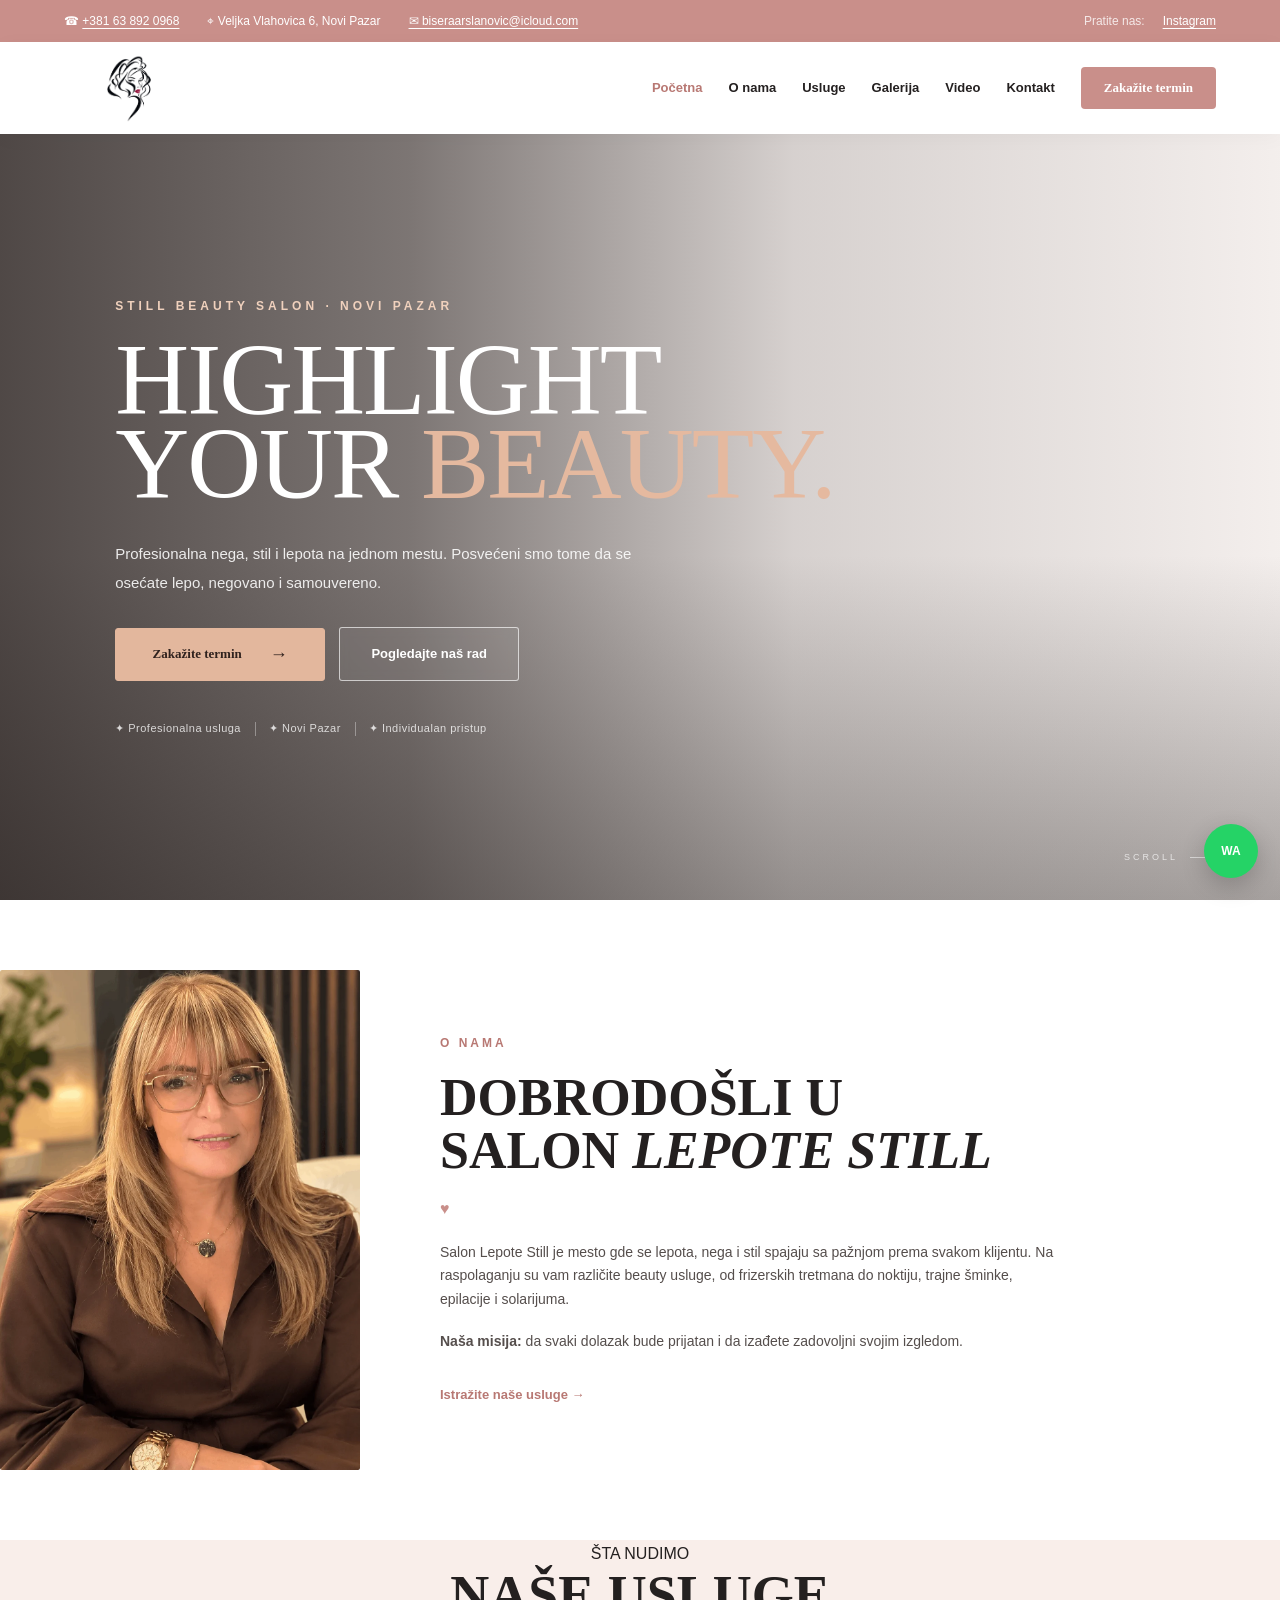
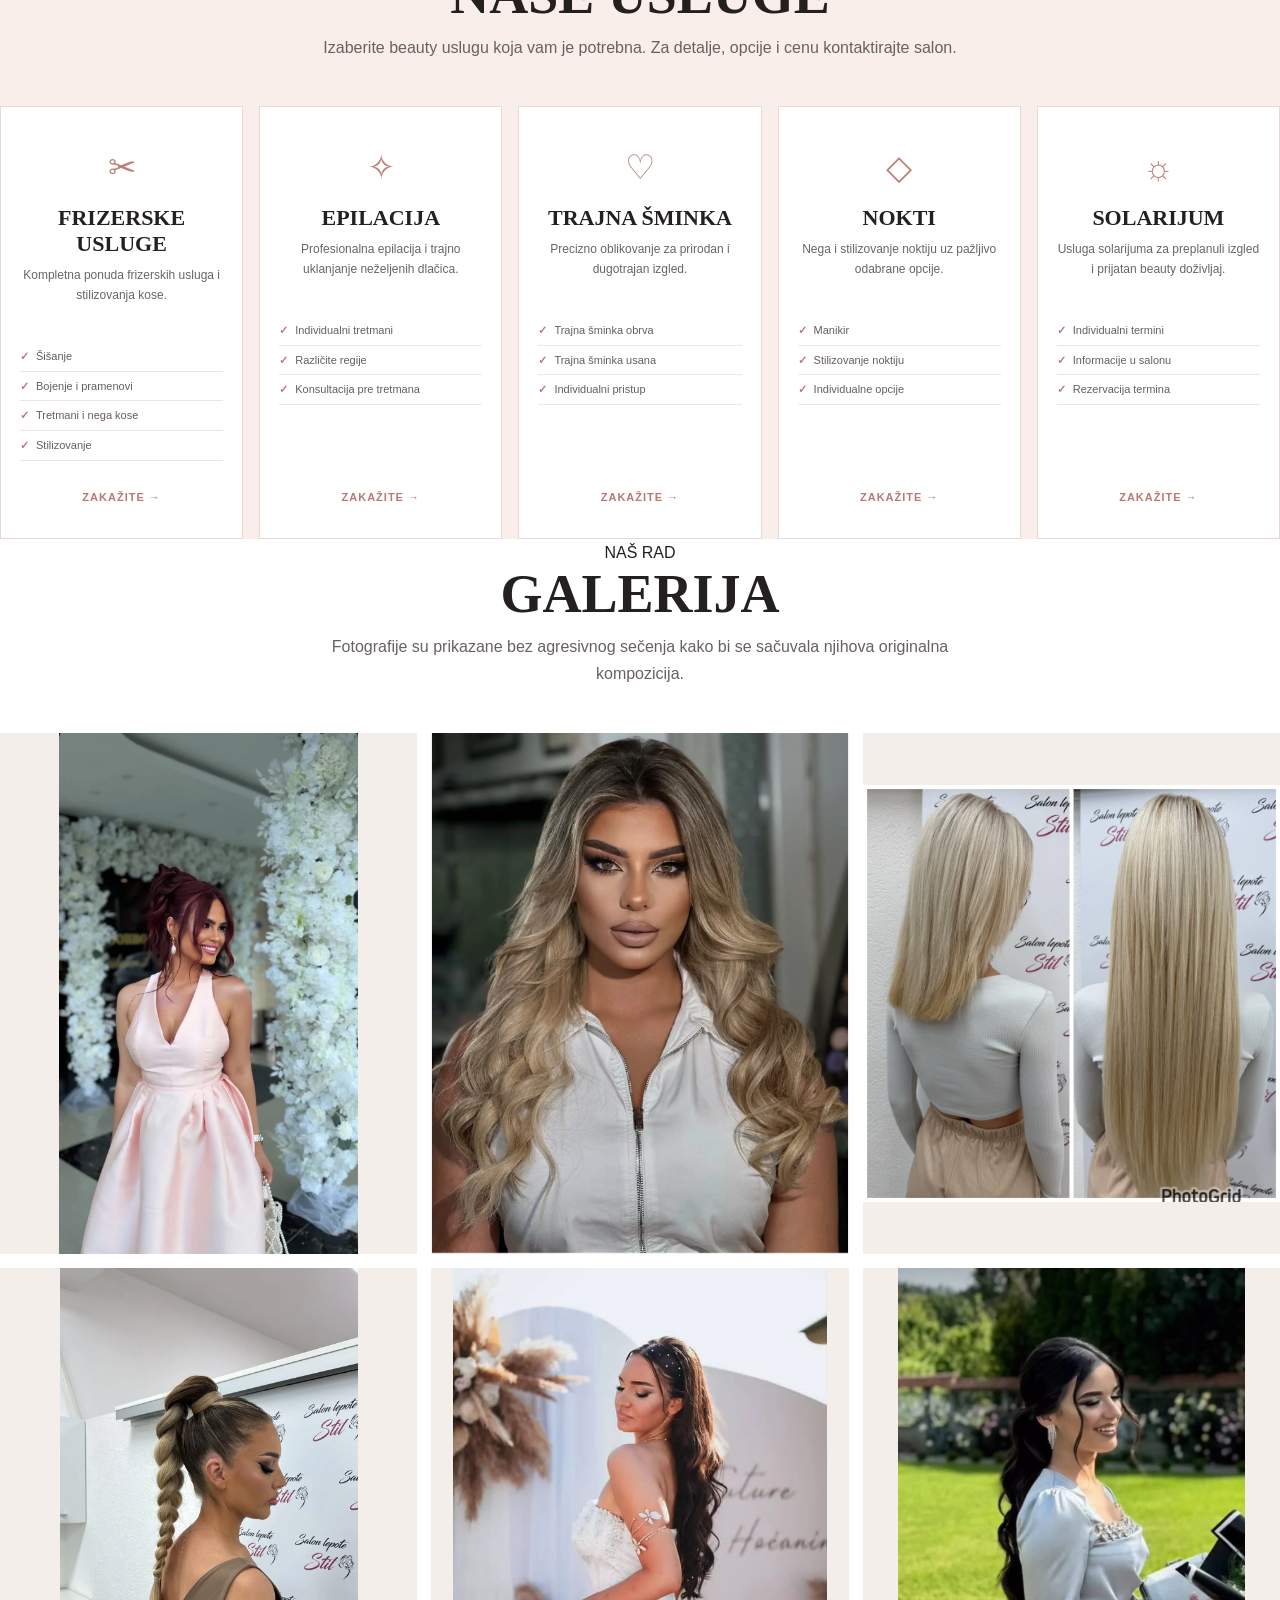
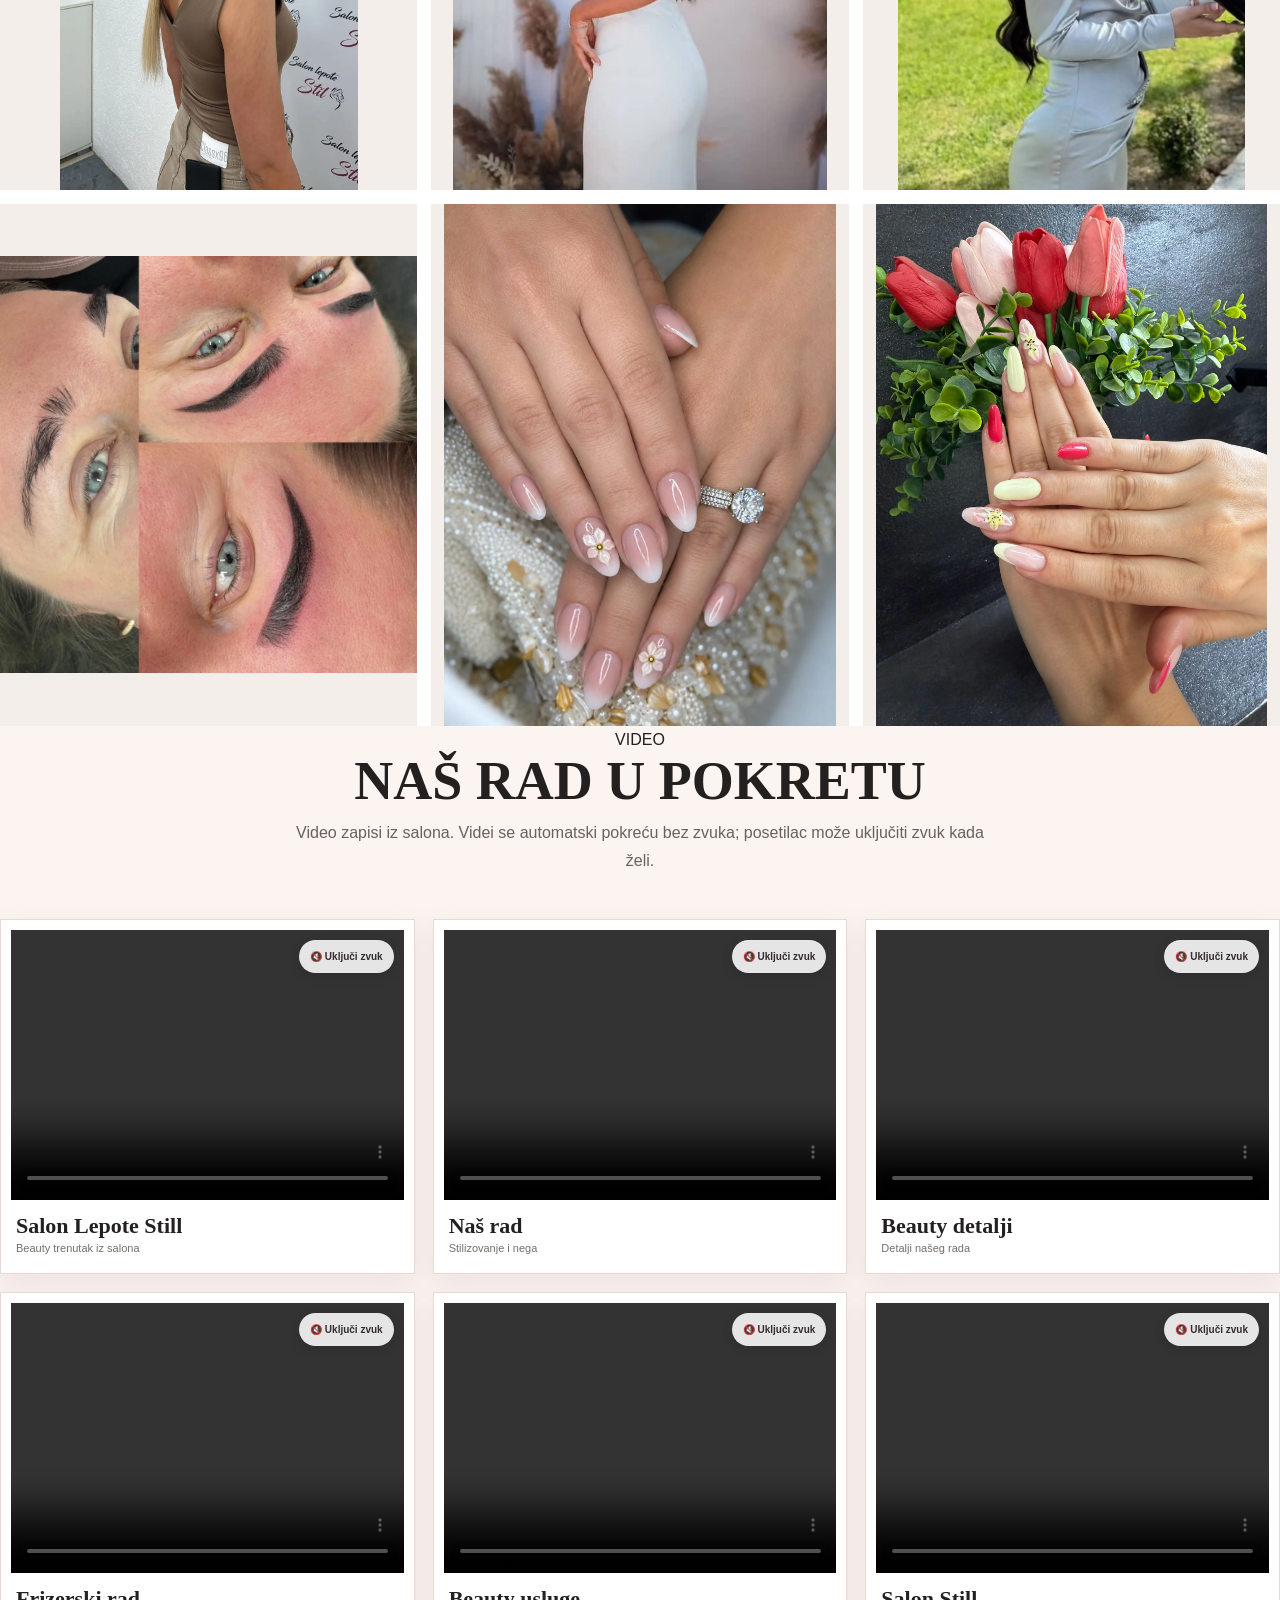
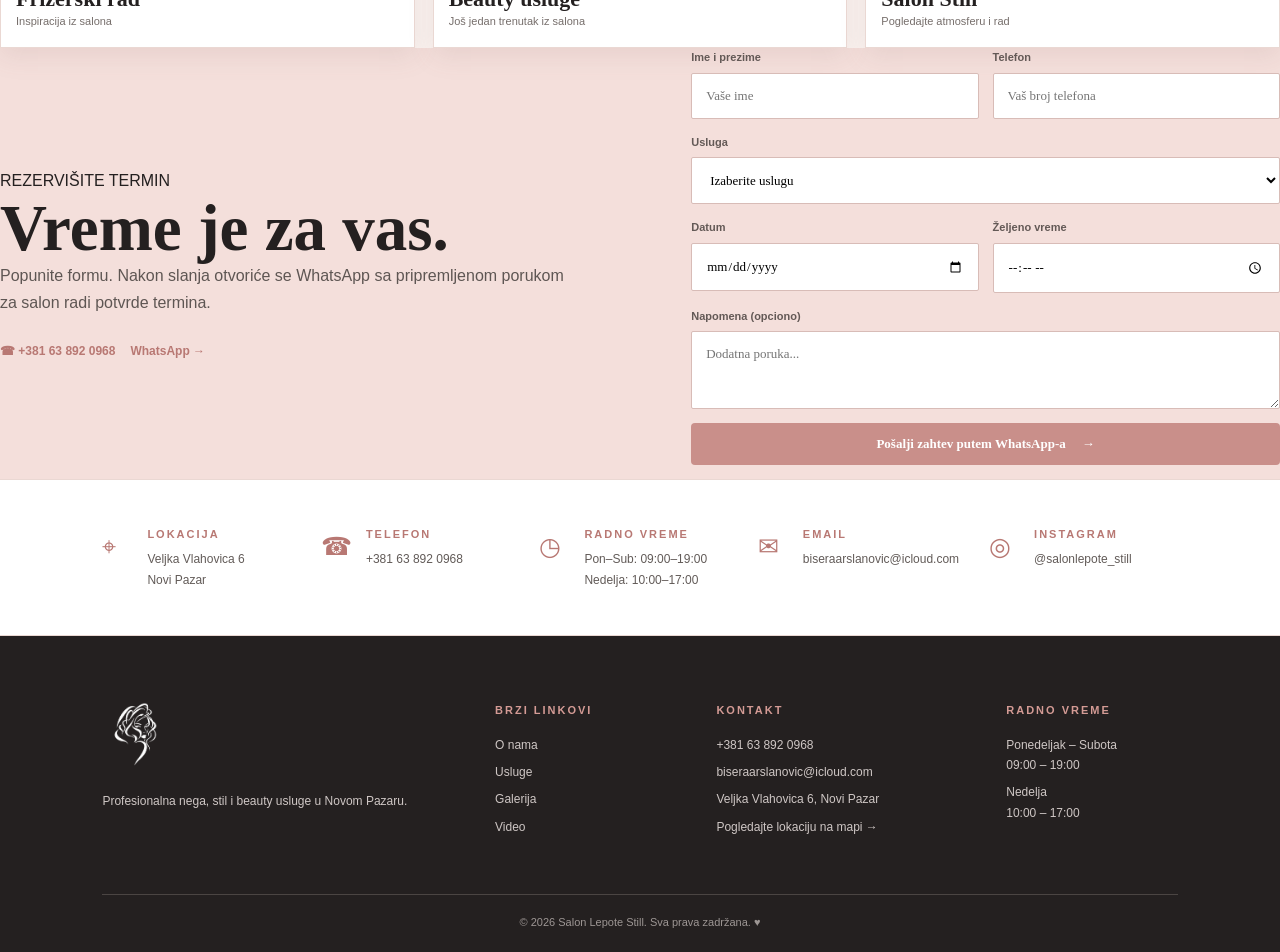
==== commit 3e817769: "Update index.html" ====
--- a/index.html
+++ b/index.html
@@ -362,7 +362,7 @@
   <footer>
     <div class="footer-grid">
       <div>
-        <img class="footer-logo" src="images/logo.png" alt="Salon Lepote Still">
+        <img class="footer-logo" src="images/logo.webp" alt="Salon Lepote Still">
         <p>Profesionalna nega, stil i beauty usluge u Novom Pazaru.</p>
       </div>
       <div>
@@ -398,4 +398,4 @@
   <script src="script.js"></script>
 </body>
 
-</html>+</html>
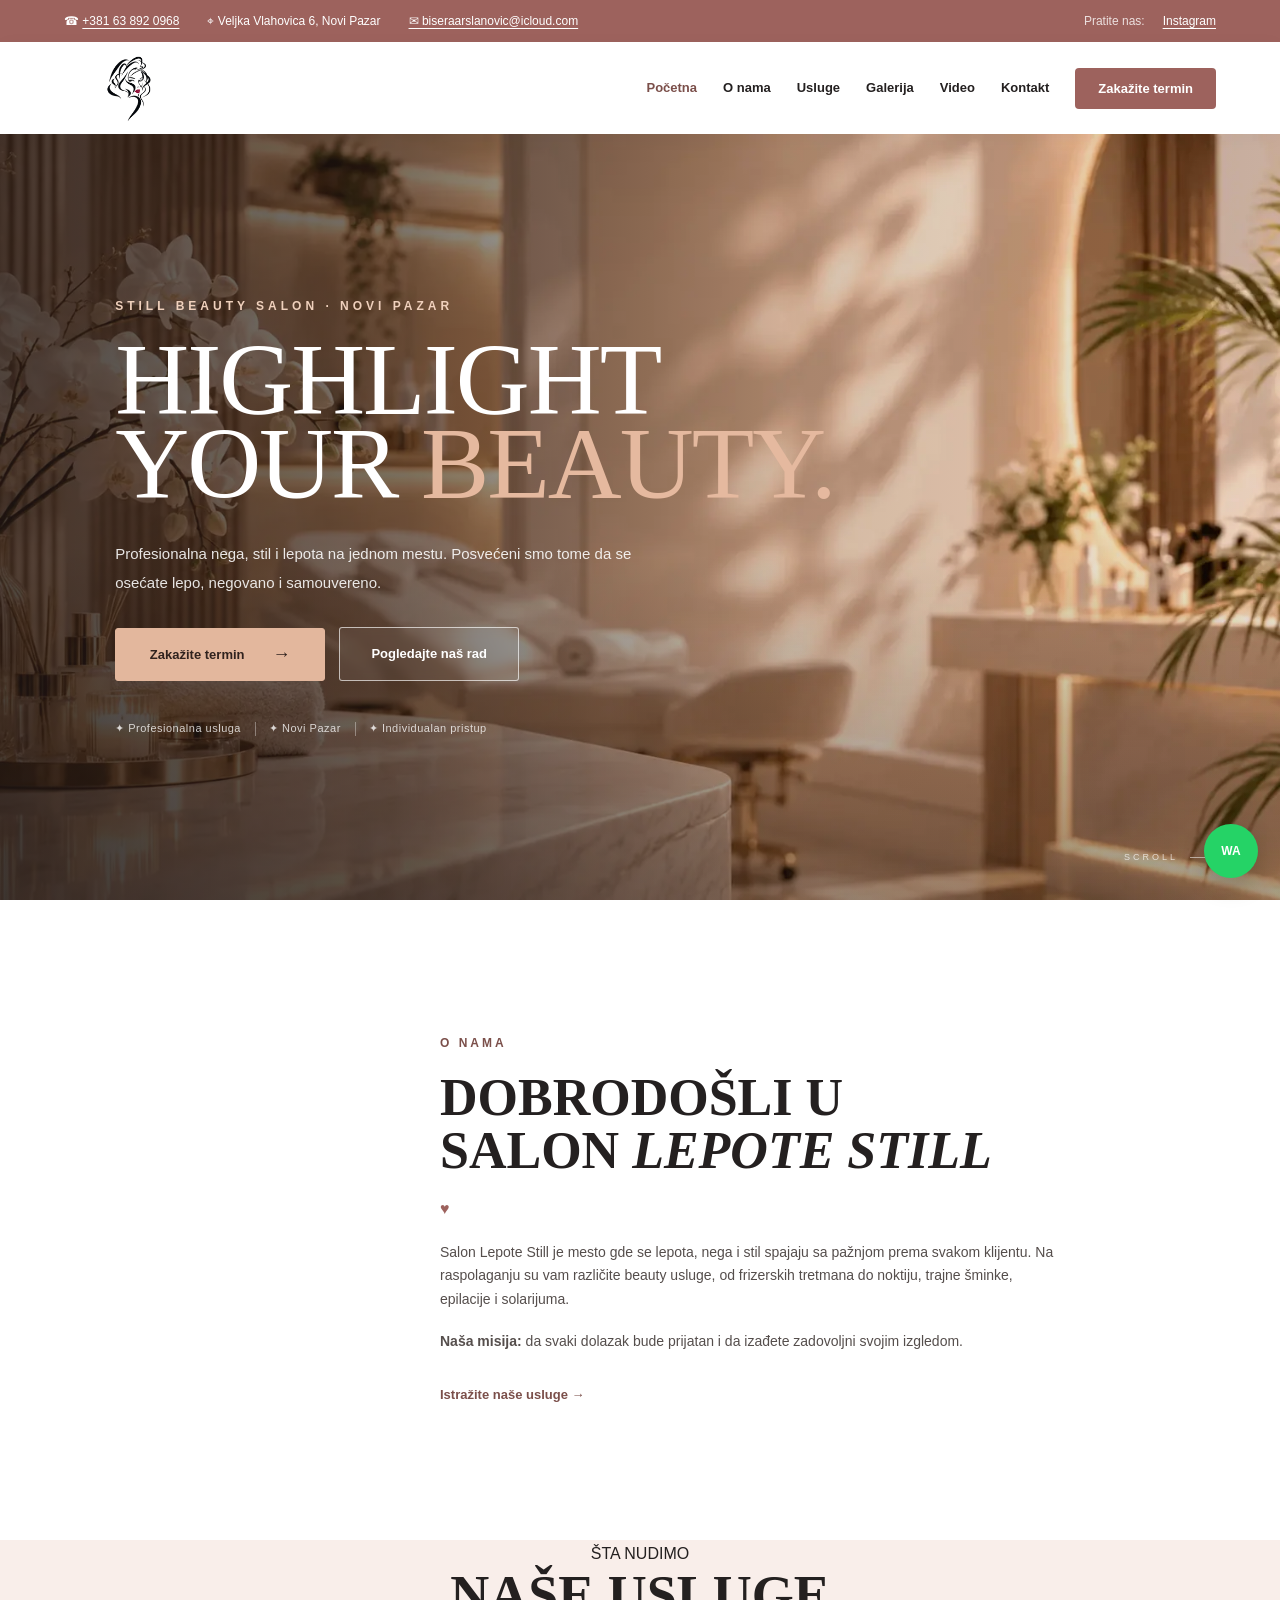
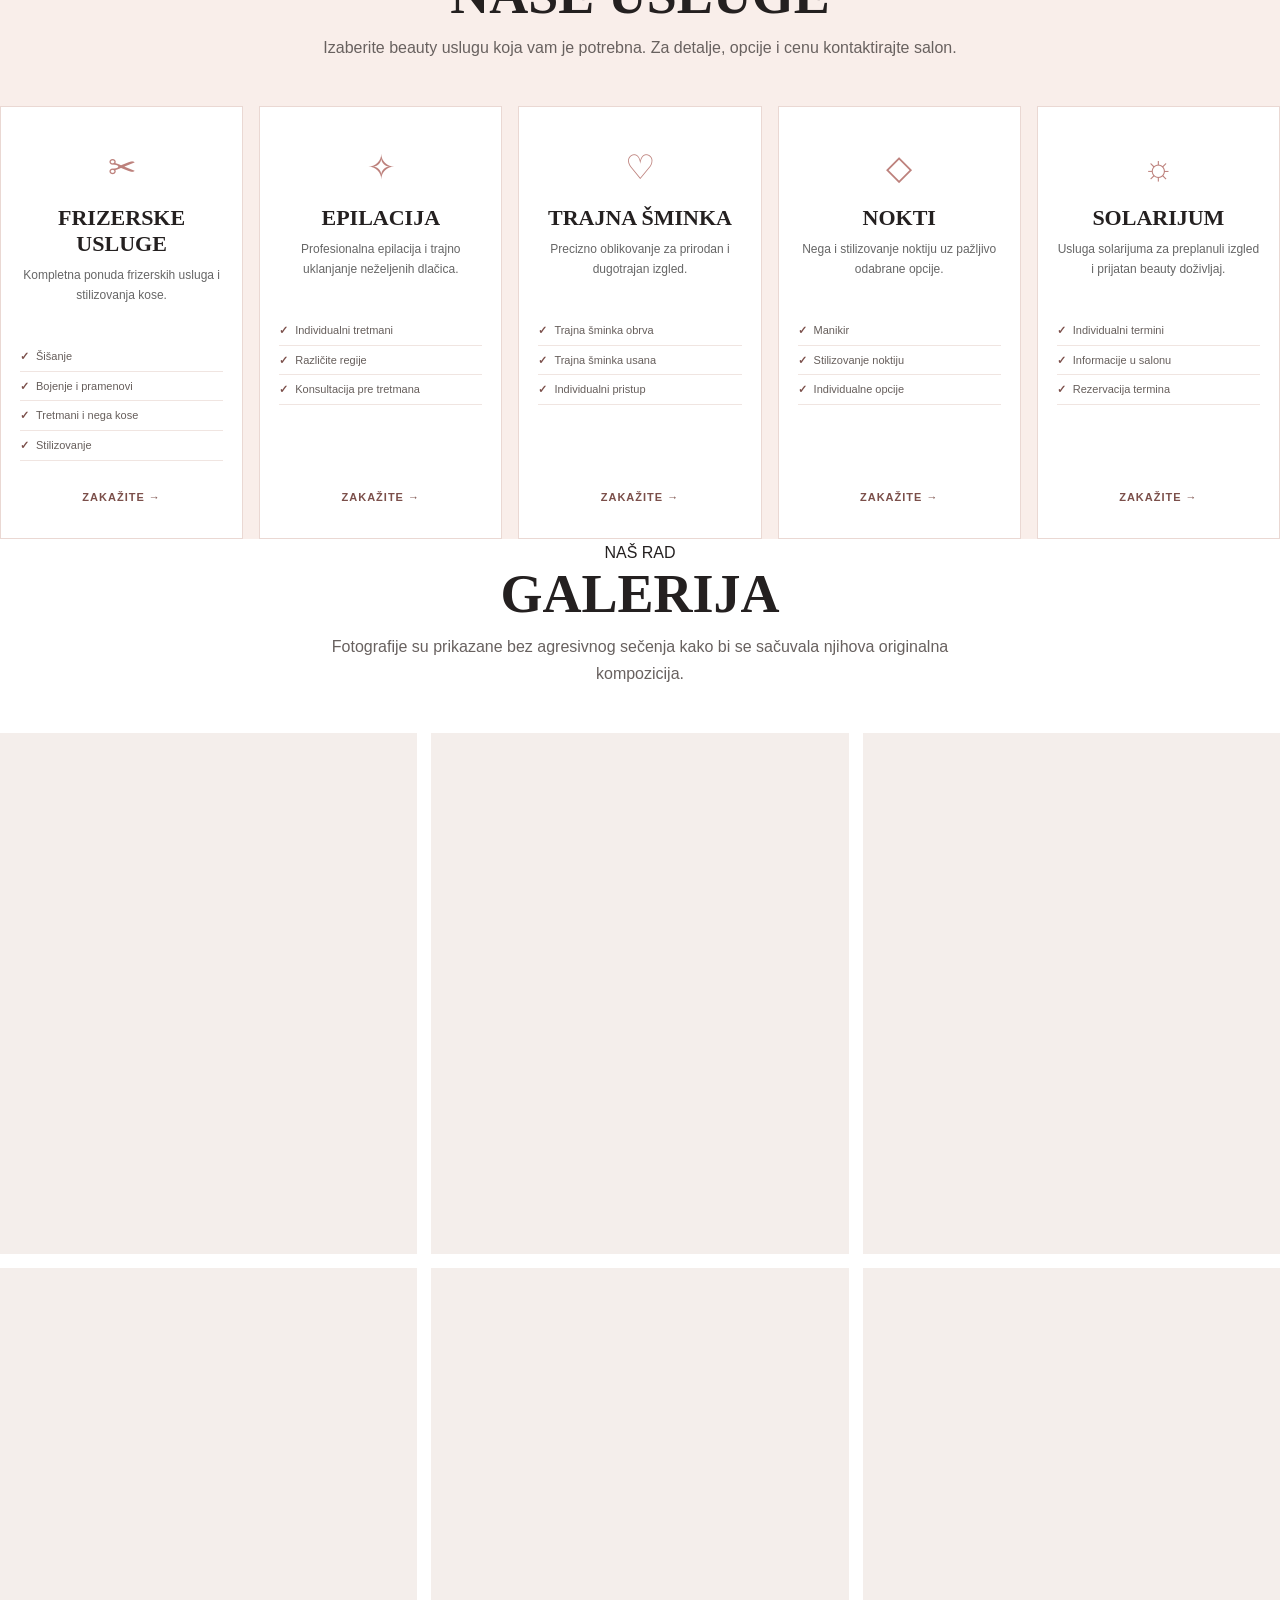
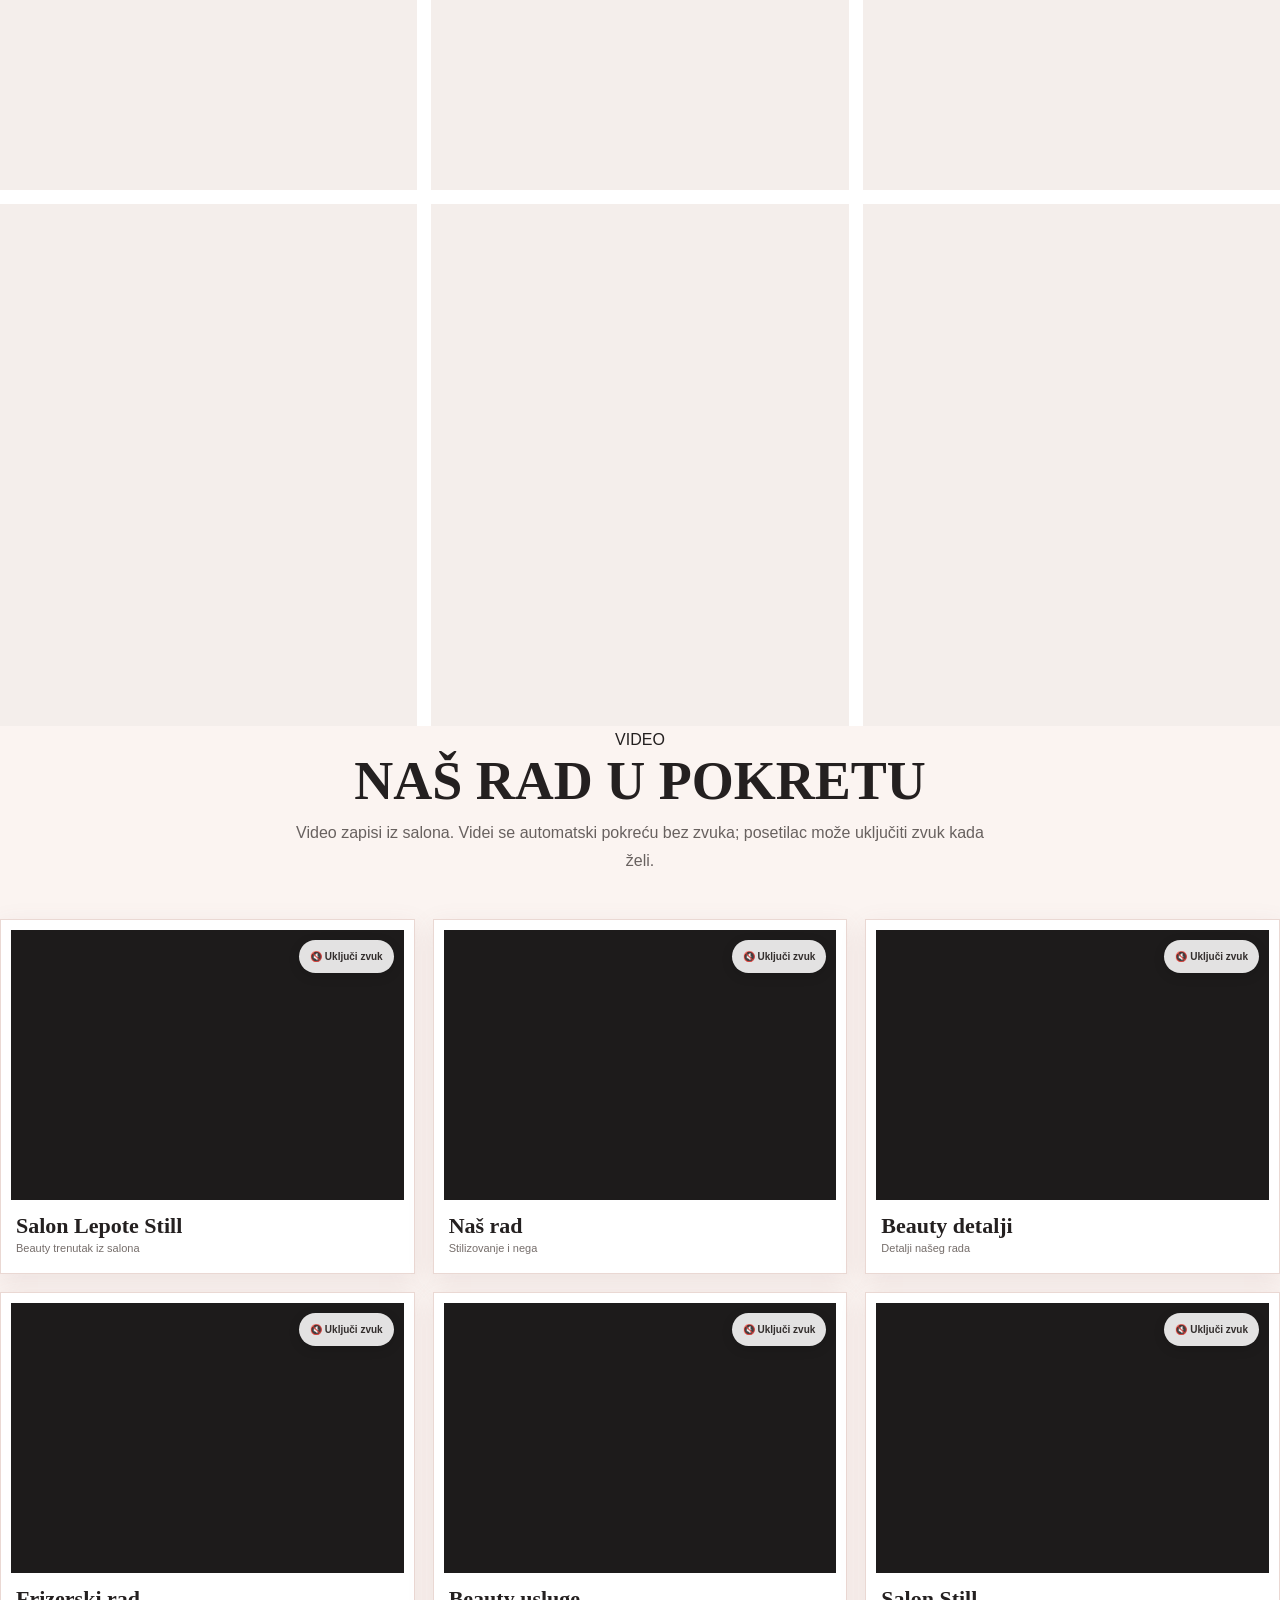
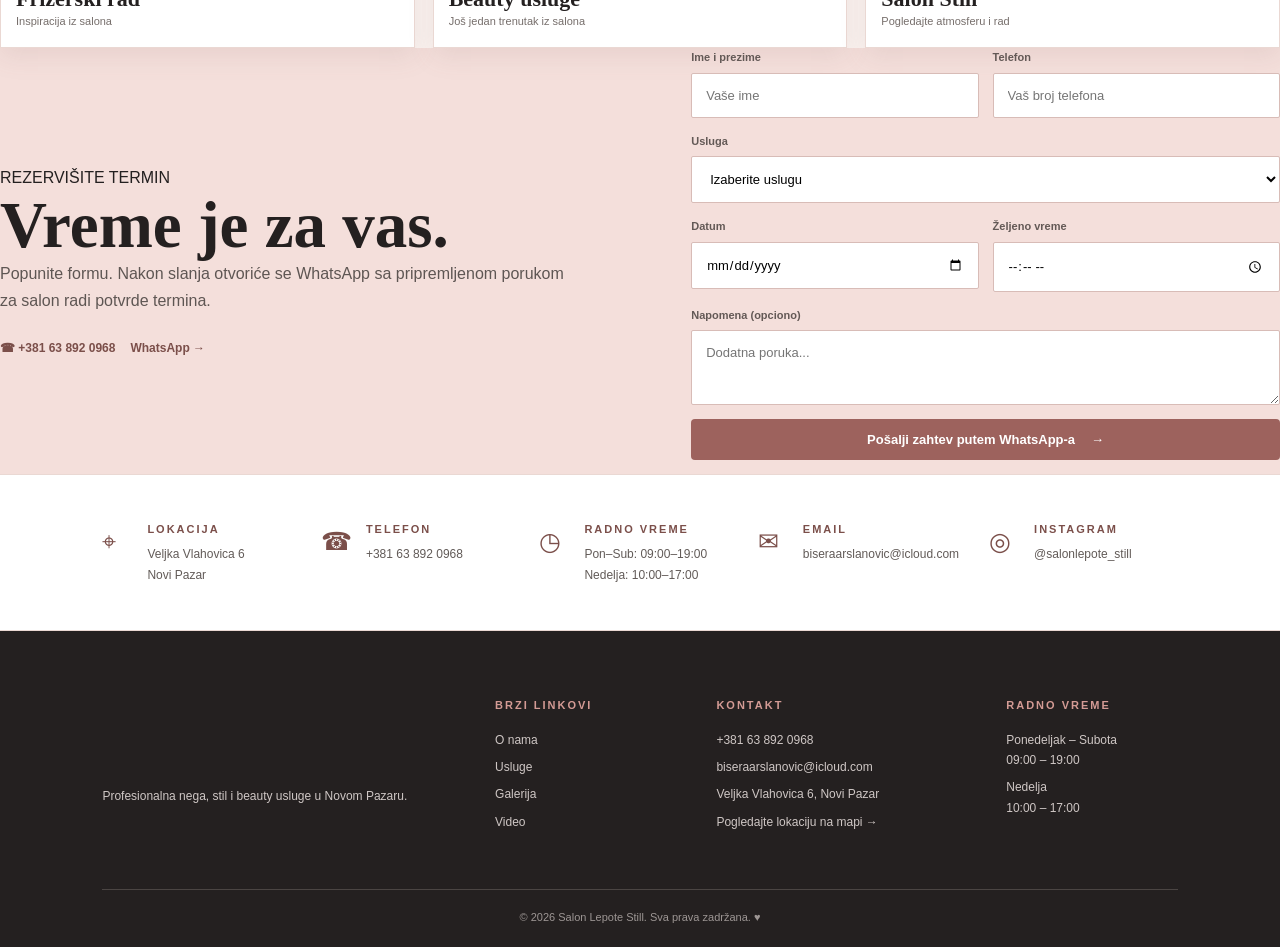
==== commit cf7204db: "Add files via upload" ====
--- a/index.html
+++ b/index.html
@@ -11,13 +11,9 @@
   <meta property="og:description" content="Lepota, nega i stil na jednom mestu. Novi Pazar.">
   <meta property="og:type" content="website">
   <title>Salon Lepote Still | Novi Pazar</title>
-  <link rel="preconnect" href="https://fonts.googleapis.com">
-  <link rel="preconnect" href="https://fonts.gstatic.com" crossorigin>
-  <link
-    href="https://fonts.googleapis.com/css2?family=Cormorant+Garamond:wght@500;600;700&family=Montserrat:wght@400;500;600;700&display=swap"
-    rel="stylesheet">
   <link rel="stylesheet" href="style.css">
-  <link rel="icon" type="image/favicon.webp" href="images/favicon.webp">
+  <link rel="preload" as="image" href="images/hero-bg.webp" fetchpriority="high">
+  <link rel="icon" type="image/webp" href="images/favicon.webp">
 
   <script type="application/ld+json">
   {
@@ -66,7 +62,7 @@
 
   <nav class="navbar" aria-label="Glavna navigacija">
     <a class="brand" href="#home" aria-label="Salon Lepote Still – Početna">
-      <img src="images/logo.webp" alt="Salon Lepote Still">
+      <img src="images/logo.webp" alt="Salon Lepote Still" width="128" height="68">
     </a>
     <button class="menu-toggle" type="button" aria-label="Otvori meni" aria-expanded="false"
       aria-controls="navLinks">☰</button>
@@ -131,7 +127,7 @@
     <section class="about section" id="about">
 
       <div class="about-image">
-        <img src="images/about.webp" alt="Salon Lepote Still Novi Pazar">
+        <img src="images/about.webp" alt="Salon Lepote Still Novi Pazar" width="900" height="900" loading="lazy" decoding="async">
       </div>
 
       <div class="about-copy">
@@ -240,23 +236,23 @@
       </div>
       <div class="gallery-grid">
         <button class="gallery-item" type="button" data-full="images/gallery-1.webp"><img src="images/gallery-1.webp"
-            alt="Rad salona – frizura" loading="lazy"></button>
+            alt="Rad salona – frizura" width="804" height="1400" loading="lazy" decoding="async"></button>
         <button class="gallery-item" type="button" data-full="images/gallery-2.webp"><img src="images/gallery-2.webp"
-            alt="Rad salona – stilizovanje" loading="lazy"></button>
+            alt="Rad salona – stilizovanje" width="1118" height="1400" loading="lazy" decoding="async"></button>
         <button class="gallery-item" type="button" data-full="images/gallery-3.webp"><img src="images/gallery-3.webp"
-            alt="Rad salona – kosa" loading="lazy"></button>
+            alt="Rad salona – kosa" width="1400" height="1400" loading="lazy" decoding="async"></button>
         <button class="gallery-item" type="button" data-full="images/gallery-4.webp"><img src="images/gallery-4.webp"
-            alt="Rad salona – frizura" loading="lazy"></button>
+            alt="Rad salona – frizura" width="800" height="1400" loading="lazy" decoding="async"></button>
         <button class="gallery-item" type="button" data-full="images/gallery-5.webp"><img src="images/gallery-5.webp"
-            alt="Rad salona – stilizovanje" loading="lazy"></button>
+            alt="Rad salona – stilizovanje" width="563" height="787" loading="lazy" decoding="async"></button>
         <button class="gallery-item" type="button" data-full="images/gallery-6.webp"><img src="images/gallery-6.webp"
-            alt="Beauty rad" loading="lazy"></button>
+            alt="Beauty rad" width="933" height="1400" loading="lazy" decoding="async"></button>
         <button class="gallery-item" type="button" data-full="images/gallery-7.webp"><img src="images/gallery-7.webp"
-            alt="Trajna šminka" loading="lazy"></button>
+            alt="Trajna šminka" width="1400" height="1400" loading="lazy" decoding="async"></button>
         <button class="gallery-item" type="button" data-full="images/gallery-8.webp"><img src="images/gallery-8.webp"
-            alt="Nokti" loading="lazy"></button>
+            alt="Nokti" width="1050" height="1400" loading="lazy" decoding="async"></button>
         <button class="gallery-item" type="button" data-full="images/gallery-9.webp"><img src="images/gallery-9.webp"
-            alt="Nokti i beauty rad" loading="lazy"></button>
+            alt="Nokti i beauty rad" width="1050" height="1400" loading="lazy" decoding="async"></button>
       </div>
     </section>
 
@@ -268,38 +264,32 @@
       </div>
       <div class="video-grid">
         <article class="video-card">
-          <div class="video-wrap"><video src="videos/1.mp4" muted autoplay loop playsinline preload="metadata"
-              controls></video><button class="sound-toggle" type="button">🔇 Uključi zvuk</button></div>
+          <div class="video-wrap"><video class="lazy-video" data-src="videos/1.mp4" data-poster="images/video-1.webp" muted autoplay loop playsinline preload="none" controls aria-label="Video 1 – Salon Lepote Still"></video><button class="sound-toggle" type="button">🔇 Uključi zvuk</button></div>
           <h3>Salon Lepote Still</h3>
           <p>Beauty trenutak iz salona</p>
         </article>
         <article class="video-card">
-          <div class="video-wrap"><video src="videos/2.mp4" muted autoplay loop playsinline preload="metadata"
-              controls></video><button class="sound-toggle" type="button">🔇 Uključi zvuk</button></div>
+          <div class="video-wrap"><video class="lazy-video" data-src="videos/2.mp4" data-poster="images/video-2.webp" muted autoplay loop playsinline preload="none" controls aria-label="Video 2 – Salon Lepote Still"></video><button class="sound-toggle" type="button">🔇 Uključi zvuk</button></div>
           <h3>Naš rad</h3>
           <p>Stilizovanje i nega</p>
         </article>
         <article class="video-card">
-          <div class="video-wrap"><video src="videos/3.mp4" muted autoplay loop playsinline preload="metadata"
-              controls></video><button class="sound-toggle" type="button">🔇 Uključi zvuk</button></div>
+          <div class="video-wrap"><video class="lazy-video" data-src="videos/3.mp4" data-poster="images/video-3.webp" muted autoplay loop playsinline preload="none" controls aria-label="Video 3 – Salon Lepote Still"></video><button class="sound-toggle" type="button">🔇 Uključi zvuk</button></div>
           <h3>Beauty detalji</h3>
           <p>Detalji našeg rada</p>
         </article>
         <article class="video-card">
-          <div class="video-wrap"><video src="videos/4.mp4" muted autoplay loop playsinline preload="metadata"
-              controls></video><button class="sound-toggle" type="button">🔇 Uključi zvuk</button></div>
+          <div class="video-wrap"><video class="lazy-video" data-src="videos/4.mp4" data-poster="images/video-4.webp" muted autoplay loop playsinline preload="none" controls aria-label="Video 4 – Salon Lepote Still"></video><button class="sound-toggle" type="button">🔇 Uključi zvuk</button></div>
           <h3>Frizerski rad</h3>
           <p>Inspiracija iz salona</p>
         </article>
         <article class="video-card">
-          <div class="video-wrap"><video src="videos/5.mp4" muted autoplay loop playsinline preload="metadata"
-              controls></video><button class="sound-toggle" type="button">🔇 Uključi zvuk</button></div>
+          <div class="video-wrap"><video class="lazy-video" data-src="videos/5.mp4" data-poster="images/video-5.webp" muted autoplay loop playsinline preload="none" controls aria-label="Video 5 – Salon Lepote Still"></video><button class="sound-toggle" type="button">🔇 Uključi zvuk</button></div>
           <h3>Beauty usluge</h3>
           <p>Još jedan trenutak iz salona</p>
         </article>
         <article class="video-card">
-          <div class="video-wrap"><video src="videos/6.mp4" muted autoplay loop playsinline preload="metadata"
-              controls></video><button class="sound-toggle" type="button">🔇 Uključi zvuk</button></div>
+          <div class="video-wrap"><video class="lazy-video" data-src="videos/6.mp4" data-poster="images/video-6.webp" muted autoplay loop playsinline preload="none" controls aria-label="Video 6 – Salon Lepote Still"></video><button class="sound-toggle" type="button">🔇 Uključi zvuk</button></div>
           <h3>Salon Still</h3>
           <p>Pogledajte atmosferu i rad</p>
         </article>
@@ -316,7 +306,7 @@
           <a href="https://wa.me/381638920968" target="_blank" rel="noopener noreferrer">WhatsApp →</a>
         </div>
       </div>
-      <form id="bookingForm">
+      <form id="bookingForm" aria-label="Forma za zakazivanje termina">
         <label>Ime i prezime<input type="text" id="name" placeholder="Vaše ime" autocomplete="name" required></label>
         <label>Telefon<input type="tel" id="phone" placeholder="Vaš broj telefona" autocomplete="tel" required></label>
         <label class="full">Usluga
@@ -387,9 +377,10 @@
     <div class="copyright">© 2026 Salon Lepote Still. Sva prava zadržana. ♥</div>
   </footer>
 
-  <div class="lightbox" id="lightbox" aria-hidden="true">
-    <button class="lightbox-close" type="button" aria-label="Zatvori">×</button>
-    <img id="lightboxImage" src="" alt="">
+  <div class="lightbox" id="lightbox" role="dialog" aria-modal="true" aria-labelledby="lightboxTitle" aria-hidden="true">
+    <h2 id="lightboxTitle" class="sr-only">Pregled fotografije</h2>
+    <button class="lightbox-close" type="button" aria-label="Zatvori pregled fotografije">×</button>
+    <img id="lightboxImage" src="" alt="" width="1200" height="1200">
   </div>
   <a class="floating-whatsapp" href="https://wa.me/381638920968" target="_blank" rel="noopener noreferrer"
     aria-label="Kontaktirajte salon na WhatsApp">WA</a>
@@ -398,4 +389,4 @@
   <script src="script.js"></script>
 </body>
 
-</html>
+</html>
--- a/style.css
+++ b/style.css
@@ -5,8 +5,8 @@
 }
 
 :root {
-    --rose: #c98f8a;
-    --rose-dark: #b87873;
+    --rose: #9d625d;
+    --rose-dark: #7b4f4a;
     --soft: #f9eeea;
     --cream: #fffaf8;
     --ink: #242020;
@@ -20,7 +20,7 @@
 }
 
 body {
-    font-family: Montserrat, sans-serif;
+    font-family: Arial, Helvetica, sans-serif;
     color: var(--ink);
     background: var(--cream);
     line-height: 1.7
@@ -123,7 +123,7 @@
     gap: 16px;
     border: 0;
     cursor: pointer;
-    font: 600 13px Montserrat;
+    font: 600 13px Arial, Helvetica, sans-serif;
     transition: .25s
 }
 
@@ -167,7 +167,7 @@
     display: flex;
     align-items: center;
 
-    background-image: url("images/hero-bg.jpg");
+    background-image: url("images/hero-bg.webp");
     background-size: cover;
     background-position: center;
     background-repeat: no-repeat;
@@ -221,7 +221,7 @@
 .hero h1 {
     margin: 0;
 
-    font-family: "Cormorant Garamond", serif;
+    font-family: Georgia, "Times New Roman", serif;
     font-size: clamp(65px, 8vw, 112px);
     line-height: .82;
     font-weight: 500;
@@ -396,7 +396,7 @@
 .about-copy h2,
 .section-head h2,
 .booking h2 {
-    font: 600 54px/1.05 "Cormorant Garamond", serif;
+    font: 600 54px/1.05 Georgia, "Times New Roman", serif;
     text-transform: uppercase
 }
 
@@ -466,7 +466,7 @@
 }
 
 .service-card h3 {
-    font: 600 22px "Cormorant Garamond", serif;
+    font: 600 22px Georgia, "Times New Roman", serif;
     text-transform: uppercase;
     margin: 8px 0
 }
@@ -598,7 +598,7 @@
 }
 
 .video-card h3 {
-    font: 600 22px "Cormorant Garamond", serif;
+    font: 600 22px Georgia, "Times New Roman", serif;
     margin: 13px 5px 0
 }
 
@@ -660,7 +660,7 @@
     padding: 14px;
     border: 1px solid #d8bcb7;
     background: #fff;
-    font: 13px Montserrat;
+    font: 13px Arial, Helvetica, sans-serif;
     outline: none;
     border-radius: 2px;
     resize: vertical
@@ -1433,7 +1433,7 @@
 #about .about-copy h2 {
     margin: 0;
 
-    font: 600 52px/1.02 "Cormorant Garamond", serif;
+    font: 600 52px/1.02 Georgia, "Times New Roman", serif;
 
     text-transform: uppercase;
 }
@@ -1558,4 +1558,41 @@
         margin: 14px 0;
     }
 
-}+}
+
+/* Performance + accessibility improvements */
+img { height: auto; }
+img, video { content-visibility: auto; }
+button, a, input, select, textarea { -webkit-tap-highlight-color: transparent; }
+:focus-visible { outline: 3px solid #7b4f4a; outline-offset: 3px; }
+@media (prefers-reduced-motion: reduce) {
+  html { scroll-behavior: auto; }
+  *, *::before, *::after { animation-duration: .01ms !important; animation-iteration-count: 1 !important; transition-duration: .01ms !important; }
+}
+
+
+/* Final accessibility + rendering refinements */
+.sr-only {
+  position: absolute !important;
+  width: 1px !important;
+  height: 1px !important;
+  padding: 0 !important;
+  margin: -1px !important;
+  overflow: hidden !important;
+  clip: rect(0, 0, 0, 0) !important;
+  white-space: nowrap !important;
+  border: 0 !important;
+}
+:where(a, button, input, select, textarea):focus-visible {
+  outline: 3px solid #7b4f4a;
+  outline-offset: 3px;
+}
+@media (prefers-reduced-motion: reduce) {
+  .gallery-item img,
+  .nav-btn,
+  .btn,
+  .outline-btn,
+  .service-card {
+    transform: none !important;
+  }
+}
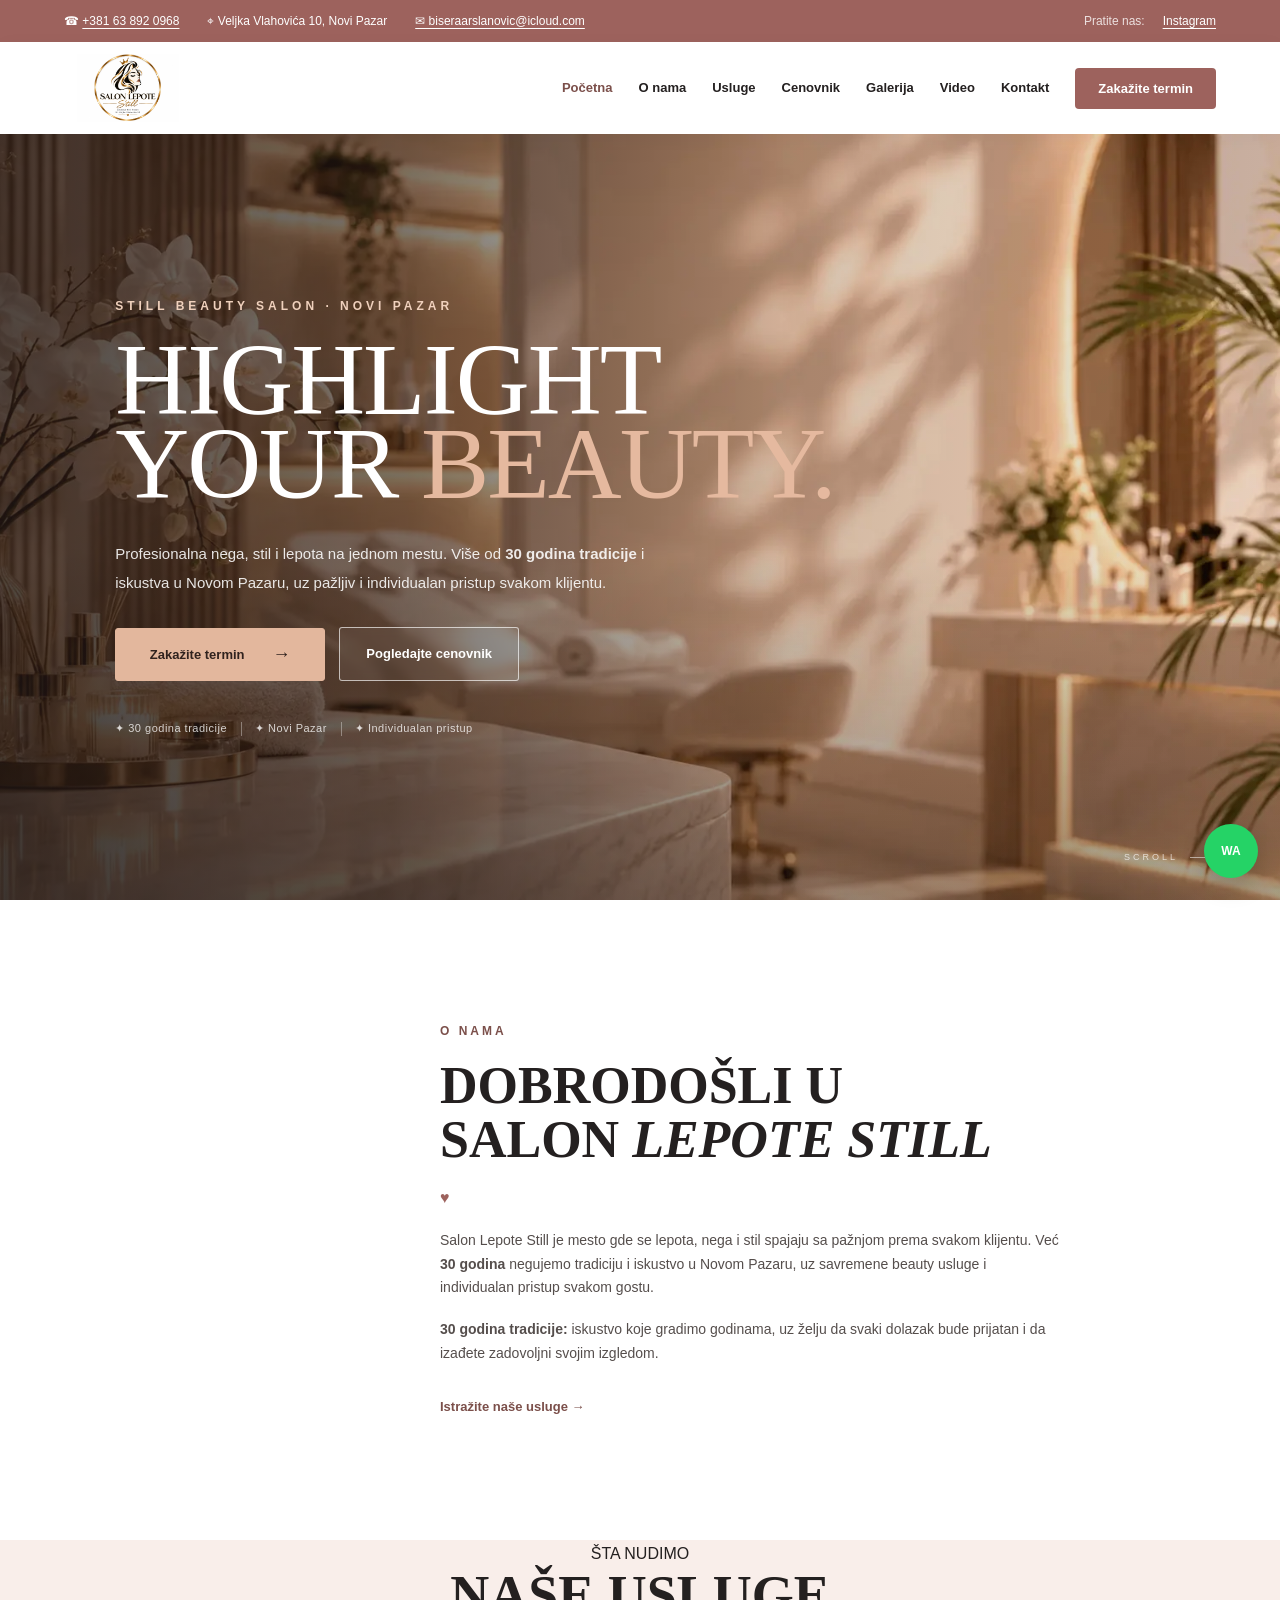
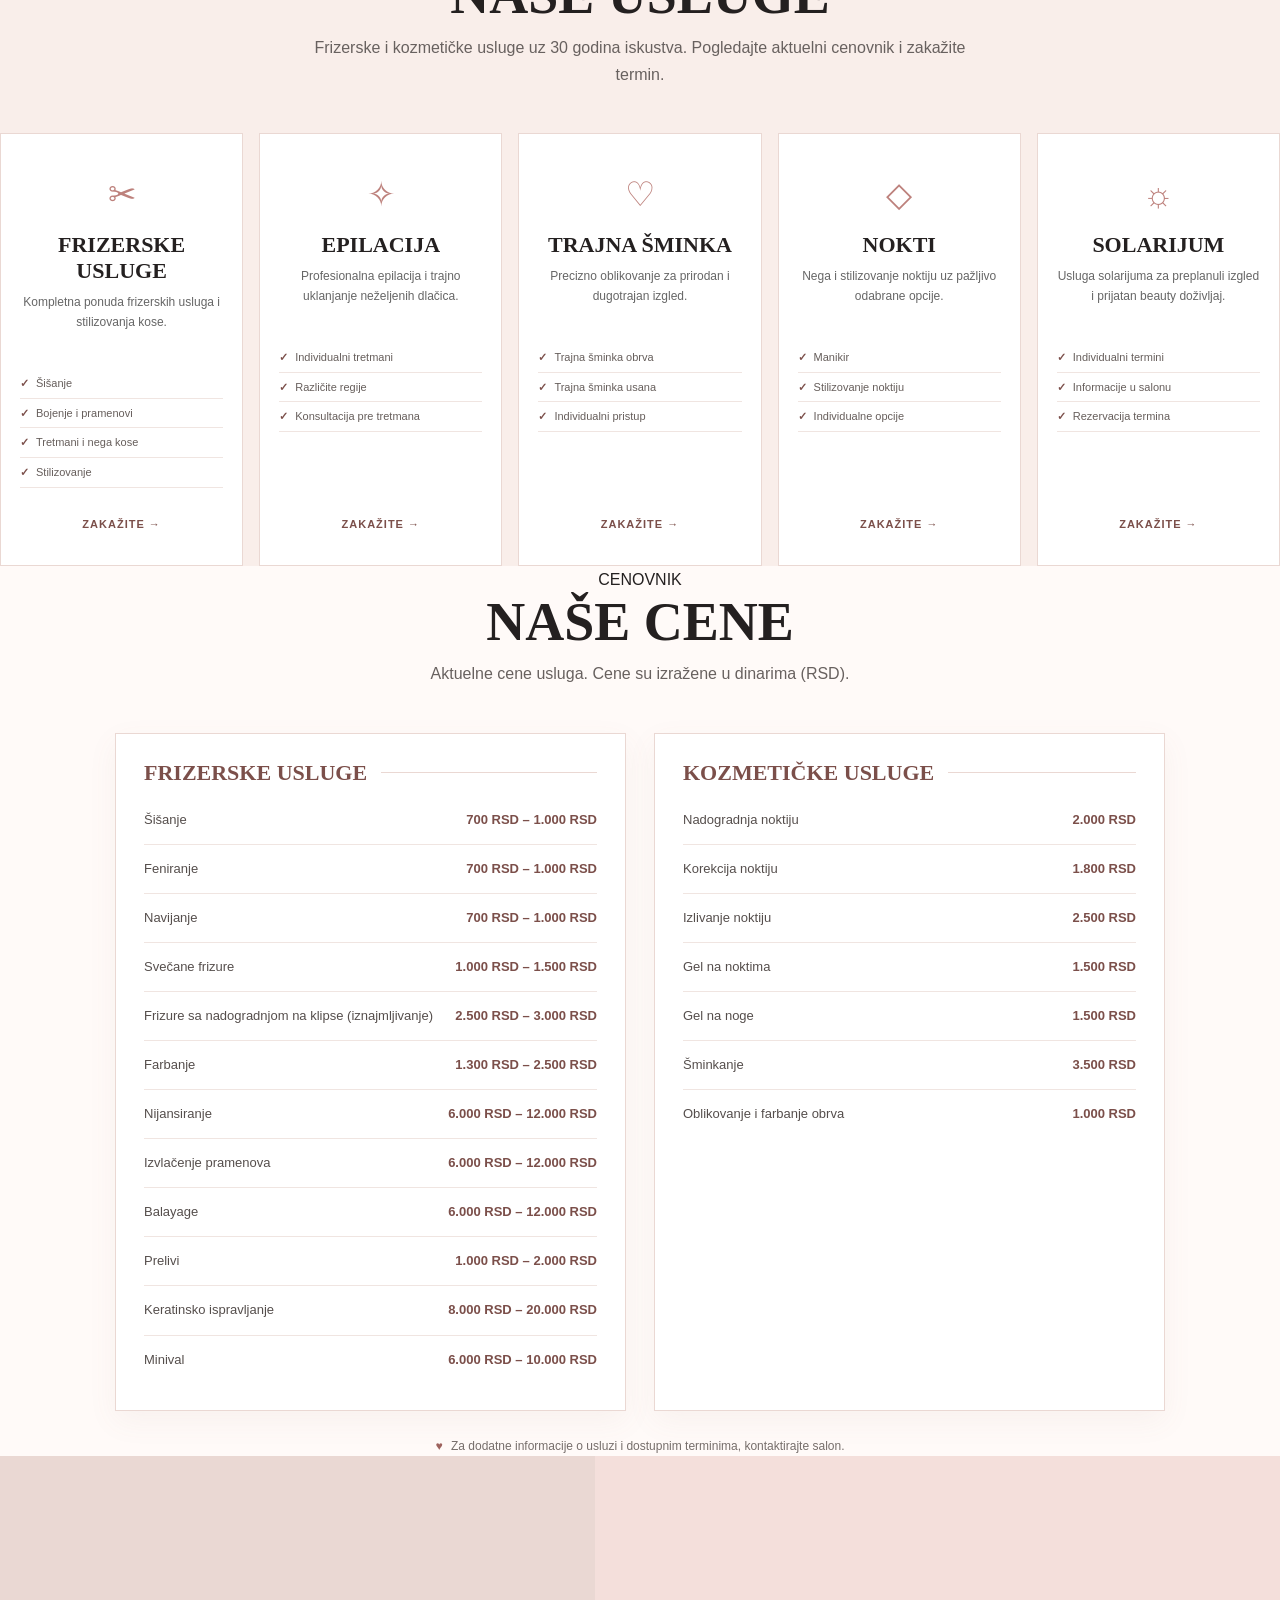
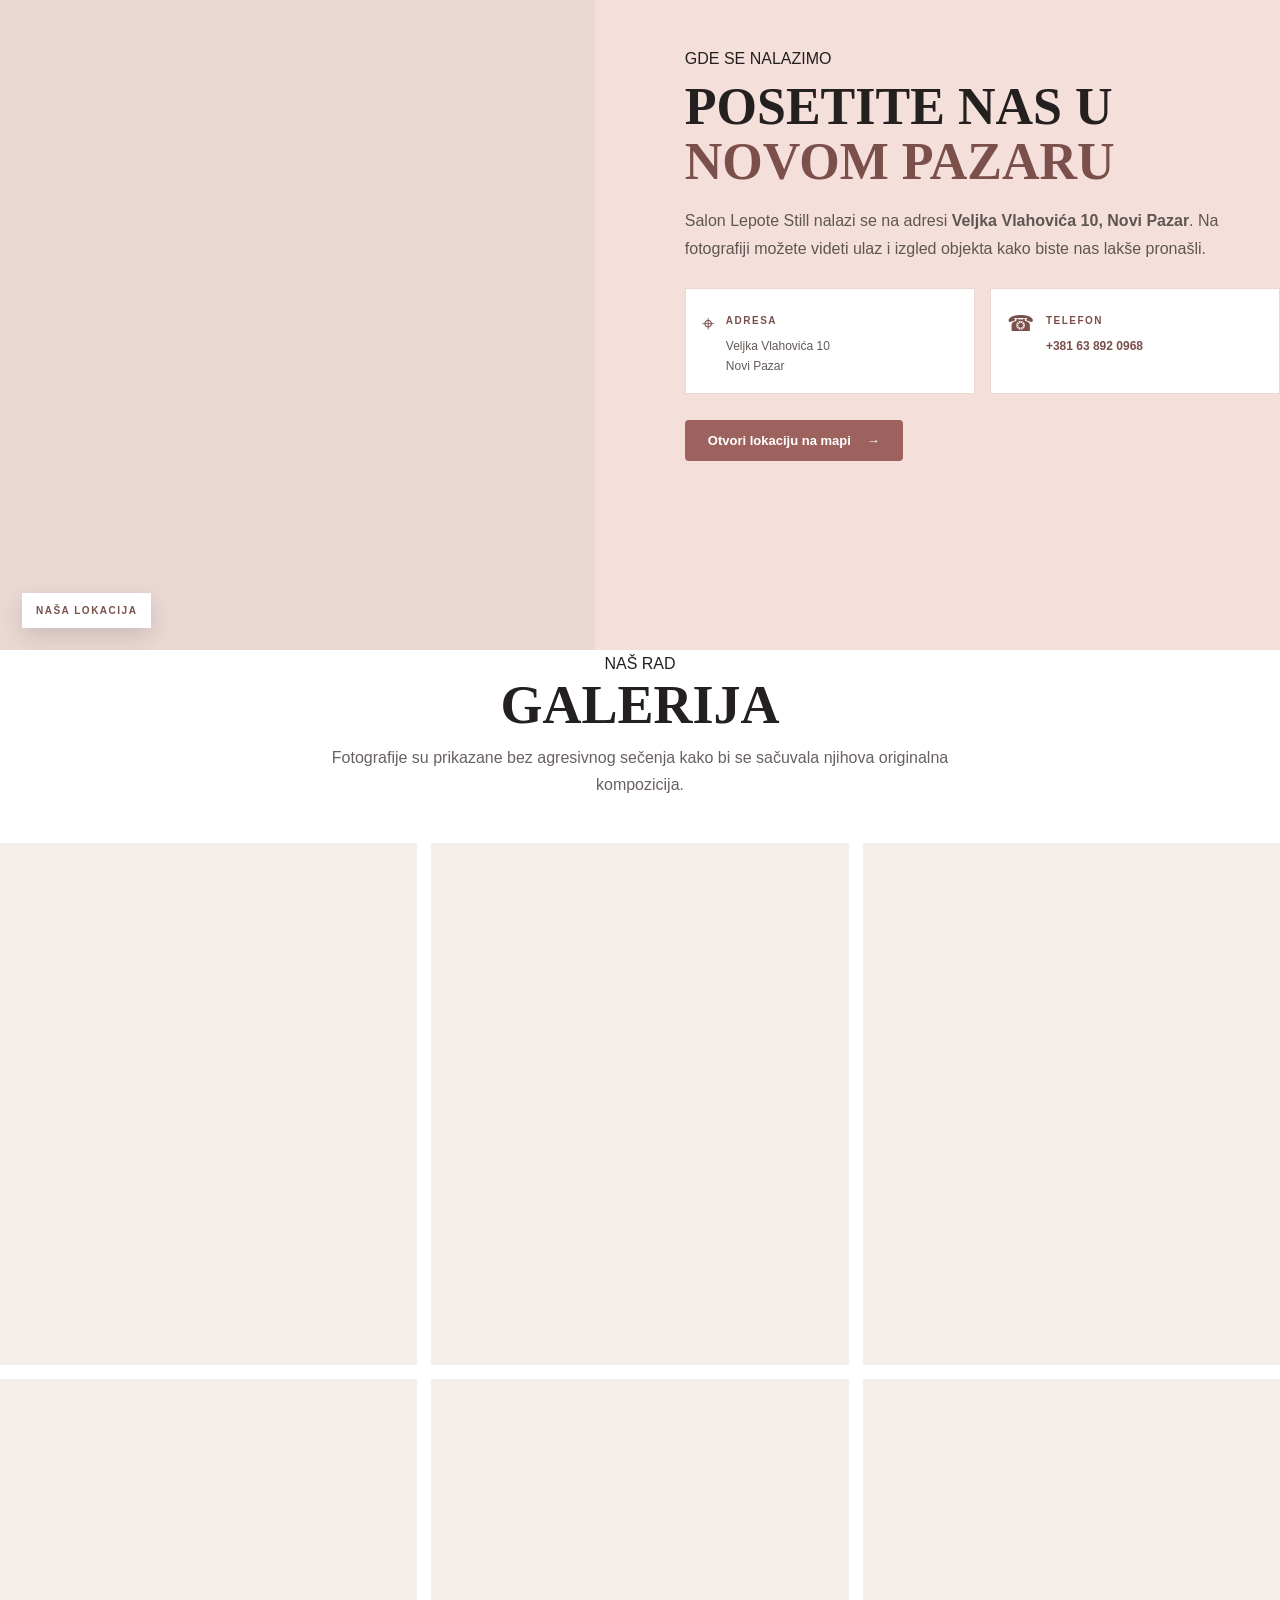
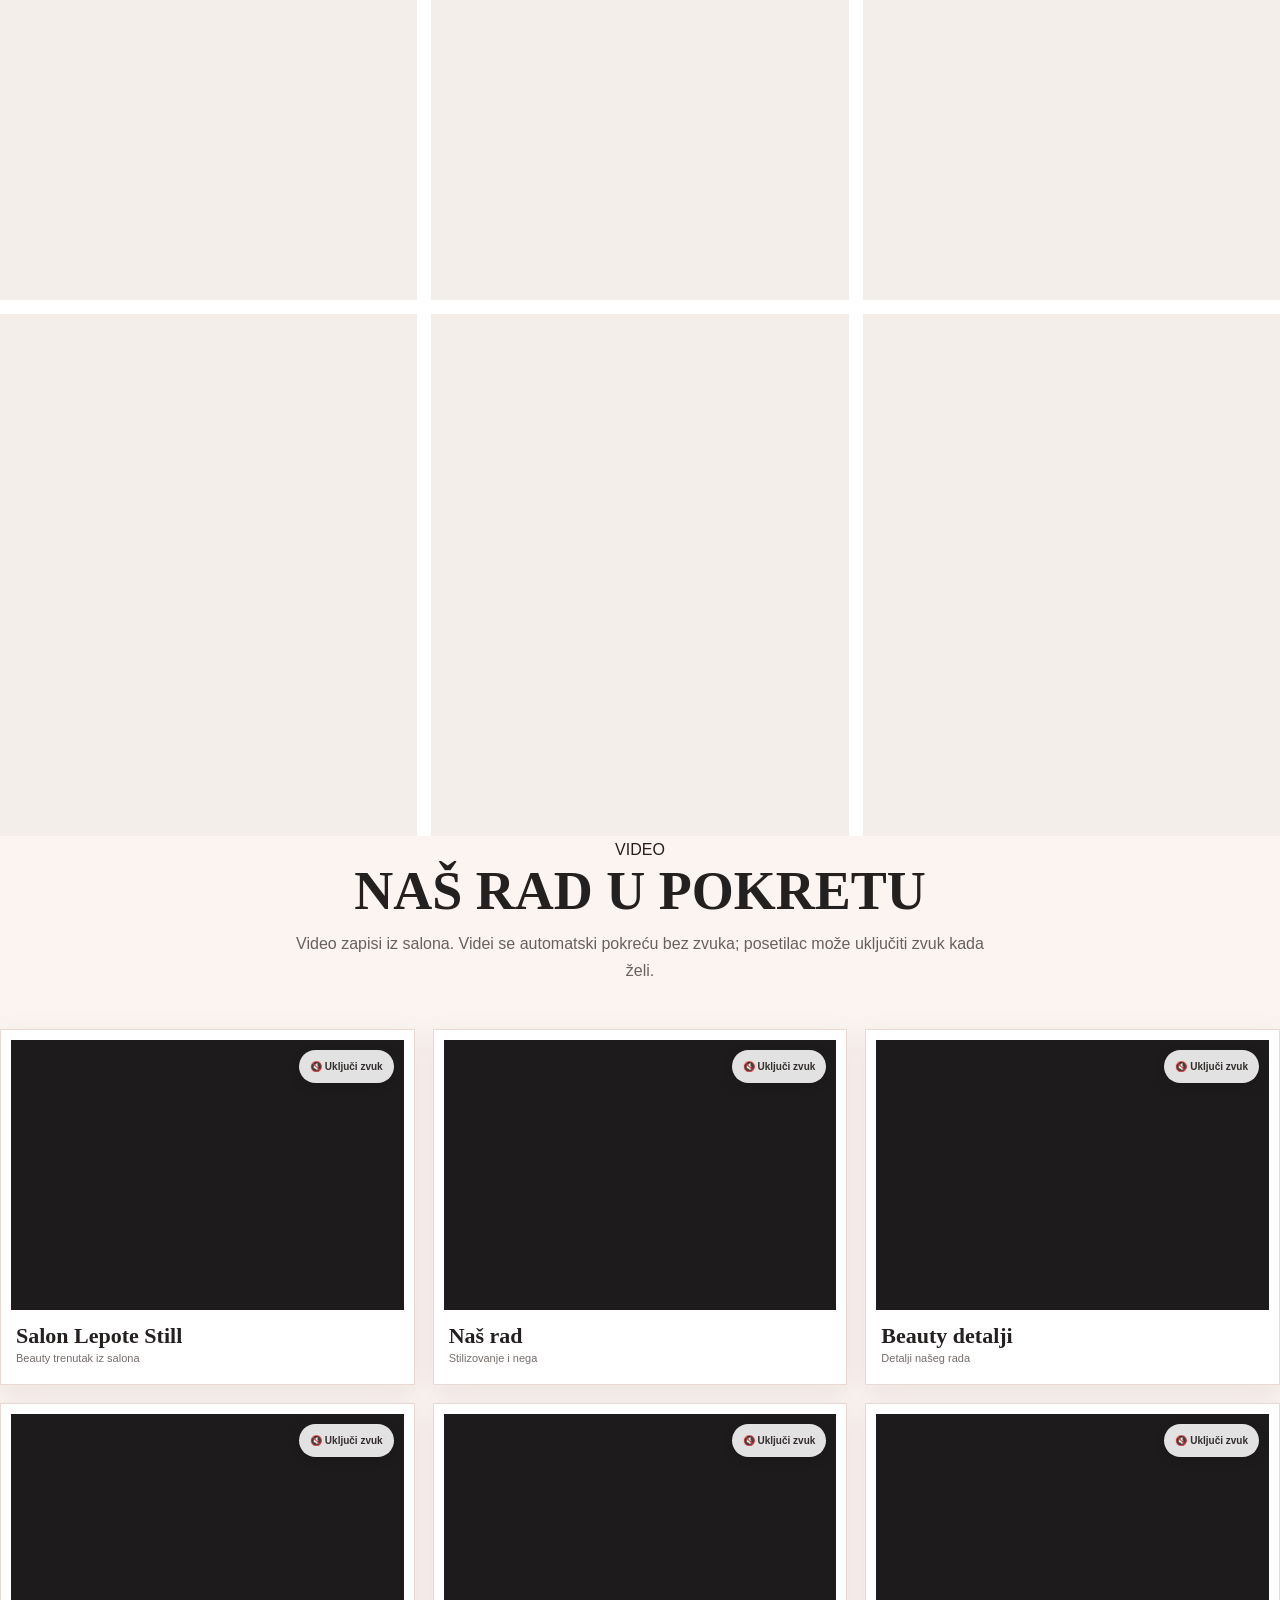
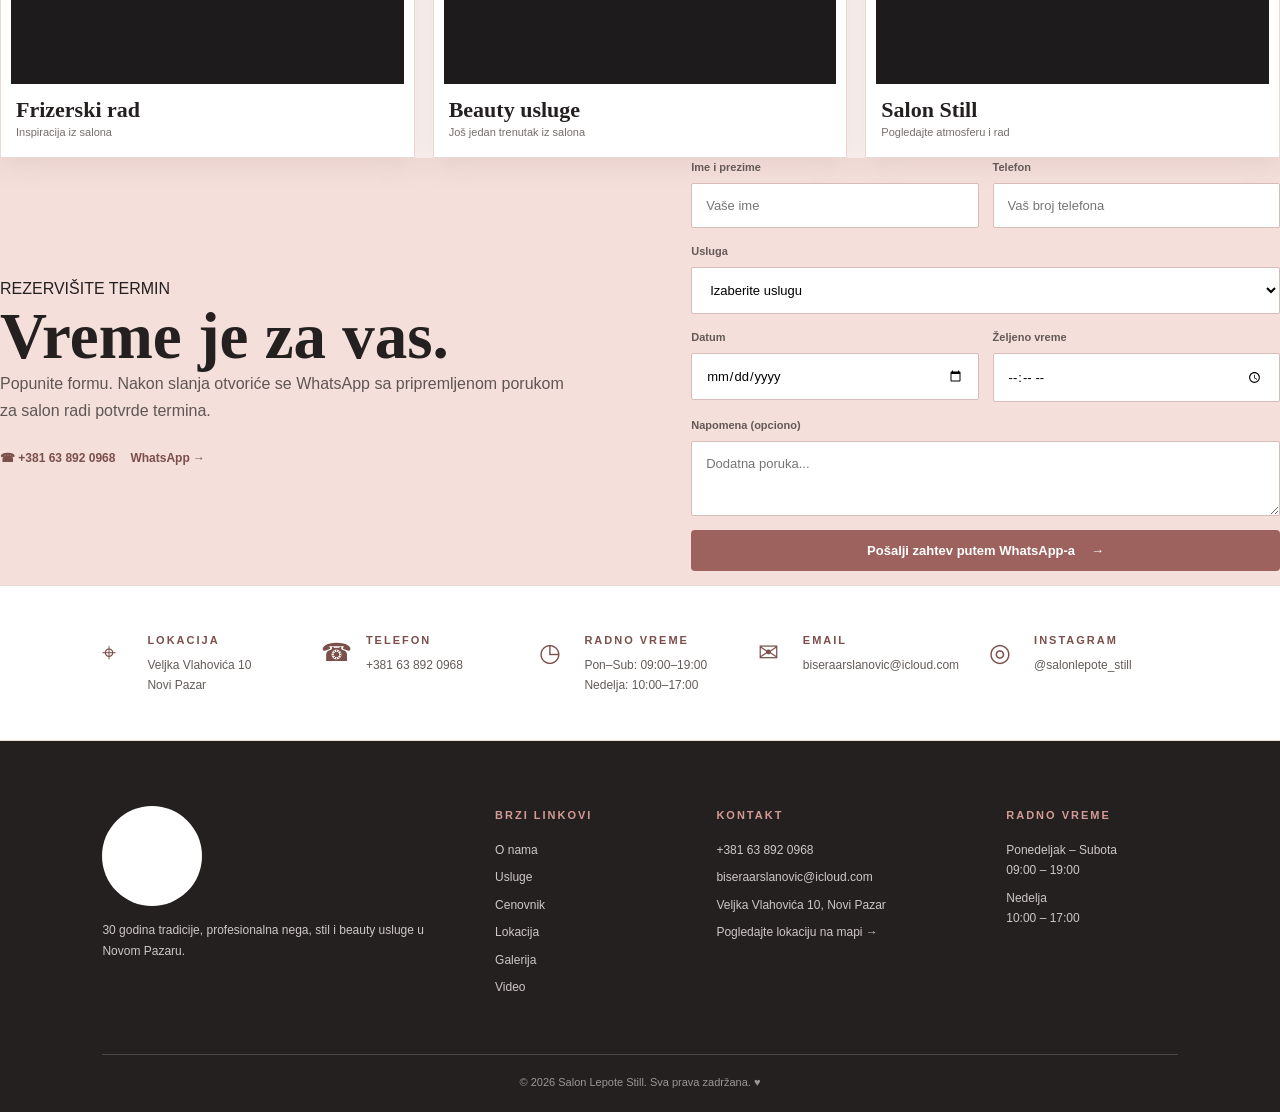
==== commit 6f583374: "Add files via upload" ====
--- a/index.html
+++ b/index.html
@@ -5,26 +5,46 @@
   <meta charset="UTF-8">
   <meta name="viewport" content="width=device-width, initial-scale=1.0">
   <meta name="description"
-    content="Salon Lepote Still u Novom Pazaru – frizerske usluge, epilacija, trajna šminka, nokti i solarijum. Zakažite termin.">
+    content="Salon Lepote Still u Novom Pazaru – 30 godina tradicije, frizerske i kozmetičke usluge, nokti, šminkanje i još mnogo toga.">
   <meta name="theme-color" content="#c98f8a">
+  <meta name="author" content="Salon Lepote Still">
+  <meta name="robots" content="index, follow, max-image-preview:large">
+  <meta name="googlebot" content="index, follow">
   <meta property="og:title" content="Salon Lepote Still | Novi Pazar">
-  <meta property="og:description" content="Lepota, nega i stil na jednom mestu. Novi Pazar.">
+  <meta property="og:description"
+    content="Salon Lepote Still u Novom Pazaru – 30 godina tradicije, lepote, nege i stila.">
   <meta property="og:type" content="website">
+  <meta property="og:site_name" content="Salon Lepote Still">
+  <meta property="og:locale" content="sr_RS">
   <title>Salon Lepote Still | Novi Pazar</title>
   <link rel="stylesheet" href="style.css">
+  <link rel="canonical" href="https://salonlepotestill.com/">
+  <meta property="og:url" content="https://salonlepotestill.com/">
+  <meta property="og:image" content="https://salonlepotestill.com/images/hero-bg.webp">
+  <meta name="twitter:card" content="summary_large_image">
+  <meta name="twitter:title" content="Salon Lepote Still | Novi Pazar">
+  <meta name="twitter:description"
+    content="Salon Lepote Still u Novom Pazaru – 30 godina tradicije, lepote, nege i stila.">
+  <meta name="twitter:image" content="https://salonlepotestill.com/images/hero-bg.webp">
   <link rel="preload" as="image" href="images/hero-bg.webp" fetchpriority="high">
-  <link rel="icon" type="image/webp" href="images/favicon.webp">
+  <link rel="icon" href="/images/favicon.ico" sizes="48x48">
+  <link rel="icon" type="image/png" href="/images/favicon.png" sizes="64x64">
+  <link rel="apple-touch-icon" href="/images/favicon.png">
 
   <script type="application/ld+json">
   {
     "@context": "https://schema.org",
     "@type": "BeautySalon",
+    "@id": "https://salonlepotestill.com/#salon",
     "name": "Salon Lepote Still",
+    "url": "https://salonlepotestill.com/",
+    "image": "https://salonlepotestill.com/images/hero-bg.webp",
+    "logo": "https://salonlepotestill.com/images/logo.webp",
     "email": "biseraarslanovic@icloud.com",
     "telephone": "+381638920968",
     "address": {
       "@type": "PostalAddress",
-      "streetAddress": "Veljka Vlahovica 6",
+      "streetAddress": "Veljka Vlahovića 10",
       "addressLocality": "Novi Pazar",
       "addressCountry": "RS"
     },
@@ -43,7 +63,22 @@
       }
     ],
     "sameAs": ["https://instagram.com/salonlepote_still"],
-    "areaServed": "Novi Pazar"
+    "areaServed": {
+      "@type": "City",
+      "name": "Novi Pazar"
+    },
+    "description": "Salon lepote u Novom Pazaru sa 30 godina tradicije i iskustva."
+  }
+  </script>
+
+  <script type="application/ld+json">
+  {
+    "@context": "https://schema.org",
+    "@type": "WebSite",
+    "@id": "https://salonlepotestill.com/#website",
+    "url": "https://salonlepotestill.com/",
+    "name": "Salon Lepote Still",
+    "inLanguage": "sr"
   }
   </script>
 </head>
@@ -52,7 +87,7 @@
 
   <header class="topbar">
     <div>☎ <a href="tel:+381638920968">+381 63 892 0968</a></div>
-    <div>⌖ Veljka Vlahovica 6, Novi Pazar</div>
+    <div>⌖ Veljka Vlahovića 10, Novi Pazar</div>
     <div><a href="mailto:biseraarslanovic@icloud.com">✉ biseraarslanovic@icloud.com</a></div>
     <div class="social-top">
       <span>Pratite nas:</span>
@@ -70,6 +105,7 @@
       <a class="active" href="#home">Početna</a>
       <a href="#about">O nama</a>
       <a href="#services">Usluge</a>
+      <a href="#pricing">Cenovnik</a>
       <a href="#gallery">Galerija</a>
       <a href="#videos">Video</a>
       <a href="#contact">Kontakt</a>
@@ -95,8 +131,8 @@
 
         <p class="hero-description">
           Profesionalna nega, stil i lepota na jednom mestu.
-          Posvećeni smo tome da se osećate lepo,
-          negovano i samouvereno.
+          Više od <strong>30 godina tradicije</strong> i iskustva u Novom Pazaru,
+          uz pažljiv i individualan pristup svakom klijentu.
         </p>
 
         <div class="hero-actions">
@@ -104,13 +140,13 @@
             Zakažite termin <span>→</span>
           </a>
 
-          <a href="#gallery" class="outline-btn">
-            Pogledajte naš rad
+          <a href="#pricing" class="outline-btn">
+            Pogledajte cenovnik
           </a>
         </div>
 
         <div class="hero-info">
-          <span>✦ Profesionalna usluga</span>
+          <span>✦ 30 godina tradicije</span>
           <span>✦ Novi Pazar</span>
           <span>✦ Individualan pristup</span>
         </div>
@@ -127,7 +163,8 @@
     <section class="about section" id="about">
 
       <div class="about-image">
-        <img src="images/about.webp" alt="Salon Lepote Still Novi Pazar" width="900" height="900" loading="lazy" decoding="async">
+        <img src="images/about.webp" alt="Salon Lepote Still Novi Pazar" width="900" height="900" loading="lazy"
+          decoding="async">
       </div>
 
       <div class="about-copy">
@@ -143,15 +180,15 @@
 
         <p>
           Salon Lepote Still je mesto gde se lepota, nega i stil
-          spajaju sa pažnjom prema svakom klijentu. Na raspolaganju
-          su vam različite beauty usluge, od frizerskih tretmana
-          do noktiju, trajne šminke, epilacije i solarijuma.
+          spajaju sa pažnjom prema svakom klijentu. Već <strong>30 godina</strong>
+          negujemo tradiciju i iskustvo u Novom Pazaru, uz savremene
+          beauty usluge i individualan pristup svakom gostu.
         </p>
 
         <p class="owner-note">
-          <strong>Naša misija:</strong>
-          da svaki dolazak bude prijatan i da izađete zadovoljni
-          svojim izgledom.
+          <strong>30 godina tradicije:</strong>
+          iskustvo koje gradimo godinama, uz želju da svaki dolazak
+          bude prijatan i da izađete zadovoljni svojim izgledom.
         </p>
 
         <a class="text-link" href="#services">
@@ -166,7 +203,7 @@
       <div class="section-head">
         <p class="eyebrow">ŠTA NUDIMO</p>
         <h2>Naše usluge</h2>
-        <p>Izaberite beauty uslugu koja vam je potrebna. Za detalje, opcije i cenu kontaktirajte salon.</p>
+        <p>Frizerske i kozmetičke usluge uz 30 godina iskustva. Pogledajte aktuelni cenovnik i zakažite termin.</p>
       </div>
       <div class="service-grid">
         <article class="service-card">
@@ -225,6 +262,50 @@
           </ul>
           <a href="#booking">Zakažite →</a>
         </article>
+      </div>
+    </section>
+
+    <section class="pricing section" id="pricing">
+      <div class="section-head">
+        <p class="eyebrow">CENOVNIK</p>
+        <h2>Naše cene</h2>
+        <p>Aktuelne cene usluga. Cene su izražene u dinarima (RSD).</p>
+      </div>
+      <div id="pricingList" class="pricing-list" aria-live="polite">
+        <div class="pricing-loading">Učitavanje cenovnika…</div>
+      </div>
+      <div class="pricing-note">
+        <span>♥</span> Za dodatne informacije o usluzi i dostupnim terminima, kontaktirajte salon.
+      </div>
+    </section>
+
+    <section class="location section" id="location">
+      <div class="location-grid">
+        <div class="location-image-wrap">
+          <img src="images/location.webp" alt="Ulaz i lokacija Salon Lepote Still u Novom Pazaru" width="1200"
+            height="1600" loading="lazy" decoding="async">
+          <span class="location-badge">Naša lokacija</span>
+        </div>
+        <div class="location-copy">
+          <p class="eyebrow">GDE SE NALAZIMO</p>
+          <h2>Posetite nas u <em>Novom Pazaru</em></h2>
+          <p>Salon Lepote Still nalazi se na adresi <strong>Veljka Vlahovića 10, Novi Pazar</strong>. Na fotografiji
+            možete videti ulaz i izgled objekta kako biste nas lakše pronašli.</p>
+          <div class="location-details">
+            <div><span>⌖</span>
+              <div><strong>Adresa</strong>
+                <p>Veljka Vlahovića 10<br>Novi Pazar</p>
+              </div>
+            </div>
+            <div><span>☎</span>
+              <div><strong>Telefon</strong>
+                <p><a href="tel:+381638920968">+381 63 892 0968</a></p>
+              </div>
+            </div>
+          </div>
+          <a class="btn" href="https://www.google.com/maps/search/?api=1&query=Veljka+Vlahovica+10+Novi+Pazar"
+            target="_blank" rel="noopener noreferrer">Otvori lokaciju na mapi <span>→</span></a>
+        </div>
       </div>
     </section>
 
@@ -264,32 +345,50 @@
       </div>
       <div class="video-grid">
         <article class="video-card">
-          <div class="video-wrap"><video class="lazy-video" data-src="videos/1.mp4" data-poster="images/video-1.webp" muted autoplay loop playsinline preload="none" controls aria-label="Video 1 – Salon Lepote Still"></video><button class="sound-toggle" type="button">🔇 Uključi zvuk</button></div>
+          <div class="video-wrap"><video class="lazy-video" data-src="videos/1.mp4" data-poster="images/video-1.webp"
+              muted autoplay loop playsinline preload="none" controls
+              aria-label="Video 1 – Salon Lepote Still"></video><button class="sound-toggle" type="button">🔇 Uključi
+              zvuk</button></div>
           <h3>Salon Lepote Still</h3>
           <p>Beauty trenutak iz salona</p>
         </article>
         <article class="video-card">
-          <div class="video-wrap"><video class="lazy-video" data-src="videos/2.mp4" data-poster="images/video-2.webp" muted autoplay loop playsinline preload="none" controls aria-label="Video 2 – Salon Lepote Still"></video><button class="sound-toggle" type="button">🔇 Uključi zvuk</button></div>
+          <div class="video-wrap"><video class="lazy-video" data-src="videos/2.mp4" data-poster="images/video-2.webp"
+              muted autoplay loop playsinline preload="none" controls
+              aria-label="Video 2 – Salon Lepote Still"></video><button class="sound-toggle" type="button">🔇 Uključi
+              zvuk</button></div>
           <h3>Naš rad</h3>
           <p>Stilizovanje i nega</p>
         </article>
         <article class="video-card">
-          <div class="video-wrap"><video class="lazy-video" data-src="videos/3.mp4" data-poster="images/video-3.webp" muted autoplay loop playsinline preload="none" controls aria-label="Video 3 – Salon Lepote Still"></video><button class="sound-toggle" type="button">🔇 Uključi zvuk</button></div>
+          <div class="video-wrap"><video class="lazy-video" data-src="videos/3.mp4" data-poster="images/video-3.webp"
+              muted autoplay loop playsinline preload="none" controls
+              aria-label="Video 3 – Salon Lepote Still"></video><button class="sound-toggle" type="button">🔇 Uključi
+              zvuk</button></div>
           <h3>Beauty detalji</h3>
           <p>Detalji našeg rada</p>
         </article>
         <article class="video-card">
-          <div class="video-wrap"><video class="lazy-video" data-src="videos/4.mp4" data-poster="images/video-4.webp" muted autoplay loop playsinline preload="none" controls aria-label="Video 4 – Salon Lepote Still"></video><button class="sound-toggle" type="button">🔇 Uključi zvuk</button></div>
+          <div class="video-wrap"><video class="lazy-video" data-src="videos/4.mp4" data-poster="images/video-4.webp"
+              muted autoplay loop playsinline preload="none" controls
+              aria-label="Video 4 – Salon Lepote Still"></video><button class="sound-toggle" type="button">🔇 Uključi
+              zvuk</button></div>
           <h3>Frizerski rad</h3>
           <p>Inspiracija iz salona</p>
         </article>
         <article class="video-card">
-          <div class="video-wrap"><video class="lazy-video" data-src="videos/5.mp4" data-poster="images/video-5.webp" muted autoplay loop playsinline preload="none" controls aria-label="Video 5 – Salon Lepote Still"></video><button class="sound-toggle" type="button">🔇 Uključi zvuk</button></div>
+          <div class="video-wrap"><video class="lazy-video" data-src="videos/5.mp4" data-poster="images/video-5.webp"
+              muted autoplay loop playsinline preload="none" controls
+              aria-label="Video 5 – Salon Lepote Still"></video><button class="sound-toggle" type="button">🔇 Uključi
+              zvuk</button></div>
           <h3>Beauty usluge</h3>
           <p>Još jedan trenutak iz salona</p>
         </article>
         <article class="video-card">
-          <div class="video-wrap"><video class="lazy-video" data-src="videos/6.mp4" data-poster="images/video-6.webp" muted autoplay loop playsinline preload="none" controls aria-label="Video 6 – Salon Lepote Still"></video><button class="sound-toggle" type="button">🔇 Uključi zvuk</button></div>
+          <div class="video-wrap"><video class="lazy-video" data-src="videos/6.mp4" data-poster="images/video-6.webp"
+              muted autoplay loop playsinline preload="none" controls
+              aria-label="Video 6 – Salon Lepote Still"></video><button class="sound-toggle" type="button">🔇 Uključi
+              zvuk</button></div>
           <h3>Salon Still</h3>
           <p>Pogledajte atmosferu i rad</p>
         </article>
@@ -331,7 +430,7 @@
 
     <section class="contact-strip" id="contact">
       <div><span>⌖</span><strong>Lokacija</strong>
-        <p>Veljka Vlahovica 6<br>Novi Pazar</p>
+        <p>Veljka Vlahovića 10<br>Novi Pazar</p>
       </div>
       <div><span>☎</span><strong>Telefon</strong>
         <p><a href="tel:+381638920968">+381 63 892 0968</a></p>
@@ -353,19 +452,19 @@
     <div class="footer-grid">
       <div>
         <img class="footer-logo" src="images/logo.webp" alt="Salon Lepote Still">
-        <p>Profesionalna nega, stil i beauty usluge u Novom Pazaru.</p>
+        <p>30 godina tradicije, profesionalna nega, stil i beauty usluge u Novom Pazaru.</p>
       </div>
       <div>
         <h4>Brzi linkovi</h4>
-        <a href="#about">O nama</a><a href="#services">Usluge</a><a href="#gallery">Galerija</a><a
-          href="#videos">Video</a>
+        <a href="#about">O nama</a><a href="#services">Usluge</a><a href="#pricing">Cenovnik</a><a
+          href="#location">Lokacija</a><a href="#gallery">Galerija</a><a href="#videos">Video</a>
       </div>
       <div>
         <h4>Kontakt</h4>
         <p><a href="tel:+381638920968">+381 63 892 0968</a></p>
         <p><a href="mailto:biseraarslanovic@icloud.com">biseraarslanovic@icloud.com</a></p>
-        <p>Veljka Vlahovica 6, Novi Pazar</p>
-        <a class="map-link" href="https://www.google.com/maps/search/?api=1&query=Veljka+Vlahovica+6+Novi+Pazar"
+        <p>Veljka Vlahovića 10, Novi Pazar</p>
+        <a class="map-link" href="https://www.google.com/maps/search/?api=1&query=Veljka+Vlahovica+10+Novi+Pazar"
           target="_blank" rel="noopener noreferrer">Pogledajte lokaciju na mapi →</a>
       </div>
       <div>
@@ -377,7 +476,8 @@
     <div class="copyright">© 2026 Salon Lepote Still. Sva prava zadržana. ♥</div>
   </footer>
 
-  <div class="lightbox" id="lightbox" role="dialog" aria-modal="true" aria-labelledby="lightboxTitle" aria-hidden="true">
+  <div class="lightbox" id="lightbox" role="dialog" aria-modal="true" aria-labelledby="lightboxTitle"
+    aria-hidden="true">
     <h2 id="lightboxTitle" class="sr-only">Pregled fotografije</h2>
     <button class="lightbox-close" type="button" aria-label="Zatvori pregled fotografije">×</button>
     <img id="lightboxImage" src="" alt="" width="1200" height="1200">
@@ -386,6 +486,8 @@
     aria-label="Kontaktirajte salon na WhatsApp">WA</a>
   <button class="back-top" id="backTop" type="button" aria-label="Nazad na vrh">↑</button>
 
+  <script src="https://cdn.jsdelivr.net/npm/@supabase/supabase-js@2"></script>
+  <script src="config.js"></script>
   <script src="script.js"></script>
 </body>
 
--- a/style.css
+++ b/style.css
@@ -731,12 +731,16 @@
 }
 
 .footer-logo {
-    width: 125px;
-    height: 65px;
+    width: 100px;
+    height: 100px;
     object-fit: contain;
-    object-position: left center;
-    filter: brightness(0) invert(1);
-    margin-bottom: 10px
+    object-position: center;
+    display: block;
+    background: #fff;
+    border-radius: 50%;
+    padding: 3px;
+    filter: none;
+    margin-bottom: 14px
 }
 
 .footer-grid p,
@@ -1560,6 +1564,12 @@
 
 }
 
+
+/* Pricing */
+.pricing{background:#fffaf8}.pricing-list{display:grid;grid-template-columns:1fr 1fr;gap:28px;max-width:1050px;margin:0 auto}.price-group{background:#fff;border:1px solid var(--line);padding:26px 28px;box-shadow:0 10px 28px #8d6b6510}.price-group-head{display:flex;align-items:center;gap:14px;margin-bottom:10px;color:var(--rose-dark);font:600 22px Georgia,serif;text-transform:uppercase}.price-group-head i{height:1px;background:var(--line);flex:1}.price-row{display:flex;justify-content:space-between;gap:20px;padding:13px 0;border-bottom:1px solid #f0e5e1;font-size:13px}.price-row:last-child{border-bottom:0}.price-row span{color:#554e4c}.price-row strong{color:var(--rose-dark);white-space:nowrap;text-align:right}.pricing-note{max-width:1050px;margin:25px auto 0;color:#766e6b;font-size:12px;text-align:center}.pricing-note span{color:var(--rose);margin-right:5px}.pricing-loading,.pricing-empty{text-align:center;padding:35px;color:#766e6b}.location{background:#f4dfdb}.location-grid{display:grid;grid-template-columns:1fr 1fr;gap:7%;align-items:center}.location-image-wrap{position:relative;background:#ead8d3;overflow:hidden;min-height:560px}.location-image-wrap img{width:100%;height:100%;min-height:560px;object-fit:cover;object-position:center;display:block}.location-badge{position:absolute;left:22px;bottom:22px;background:#fff;color:var(--rose-dark);padding:9px 14px;font-size:10px;font-weight:800;letter-spacing:1.5px;text-transform:uppercase;box-shadow:0 8px 25px #0002}.location-copy h2{font:600 52px/1.05 Georgia,serif;margin:8px 0 18px;text-transform:uppercase}.location-copy h2 em{color:var(--rose-dark);font-style:normal}.location-copy>p:not(.eyebrow){color:#5e5653;max-width:570px}.location-details{display:grid;grid-template-columns:1fr 1fr;gap:15px;margin:26px 0}.location-details>div{display:flex;gap:12px;align-items:flex-start;background:#fff;padding:16px;border:1px solid #ead8d3}.location-details>div>span{font-size:22px;color:var(--rose-dark)}.location-details strong{font-size:10px;letter-spacing:1.5px;text-transform:uppercase;color:var(--rose-dark)}.location-details p{font-size:12px;color:#625b58;margin-top:4px}.location-details a{color:var(--rose-dark);font-weight:700}
+@media(max-width:900px){.pricing-list{grid-template-columns:1fr}.location-grid{grid-template-columns:1fr}.location-image-wrap,.location-image-wrap img{min-height:480px}.location-copy{padding:0 0 10px}.location-copy h2{font-size:44px}}
+@media(max-width:650px){.pricing-list{gap:16px}.price-group{padding:20px 17px}.price-group-head{font-size:19px}.price-row{font-size:12px;align-items:flex-start}.price-row span{max-width:60%}.price-row strong{font-size:12px}.location-grid{gap:30px}.location-image-wrap,.location-image-wrap img{min-height:390px}.location-copy h2{font-size:39px}.location-details{grid-template-columns:1fr}}
+
 /* Performance + accessibility improvements */
 img { height: auto; }
 img, video { content-visibility: auto; }
